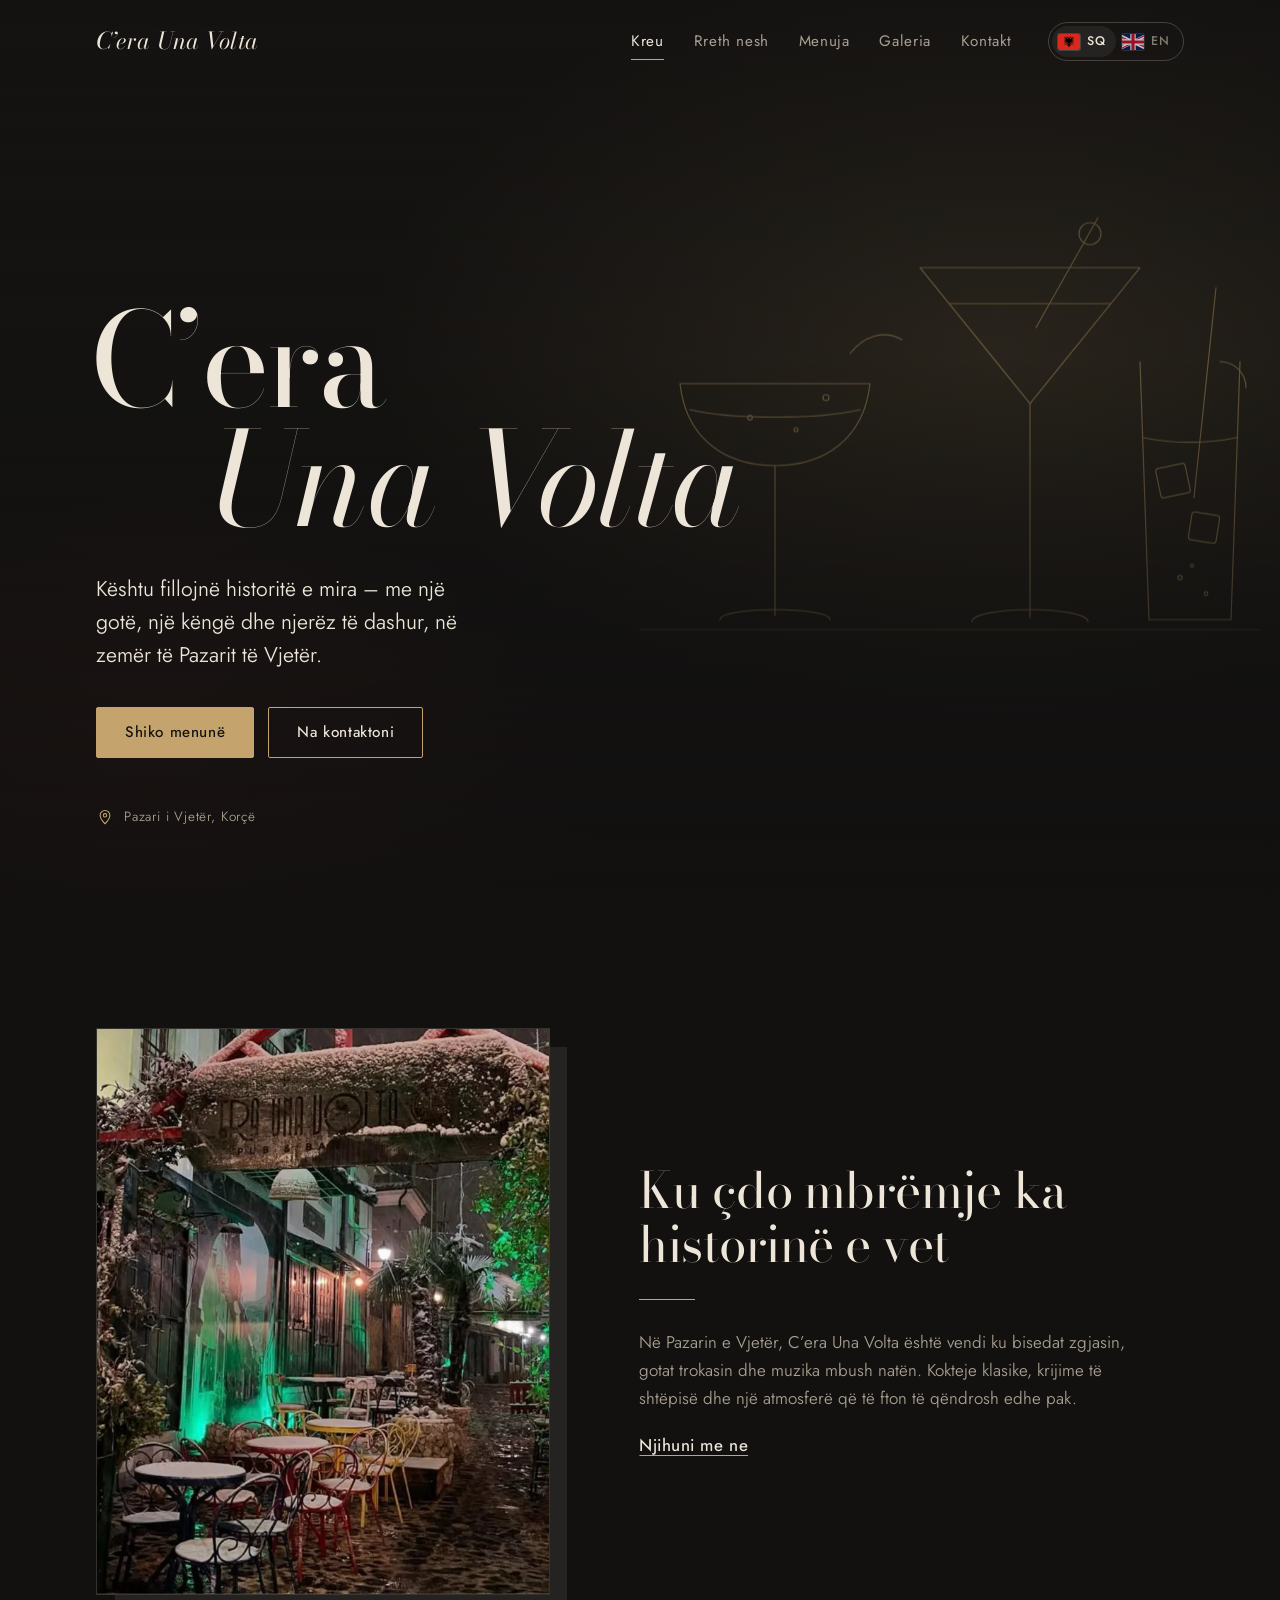
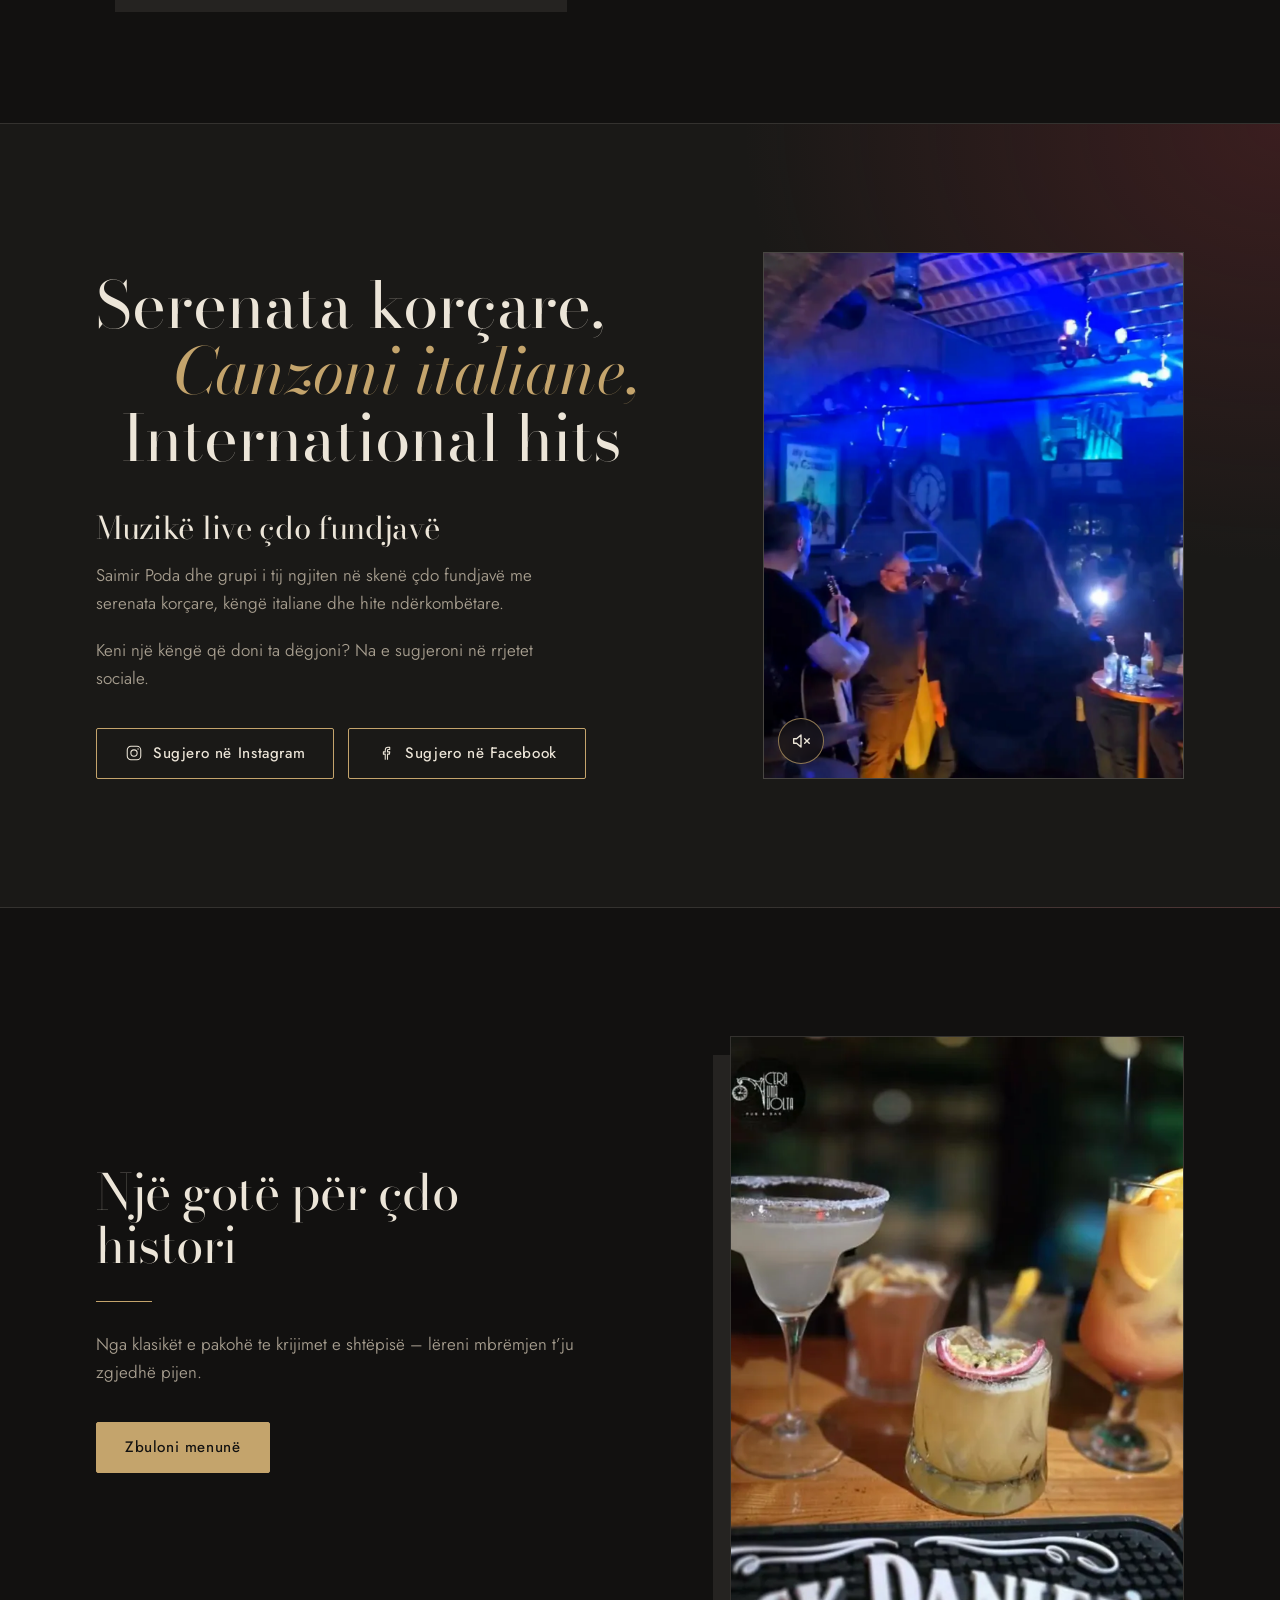
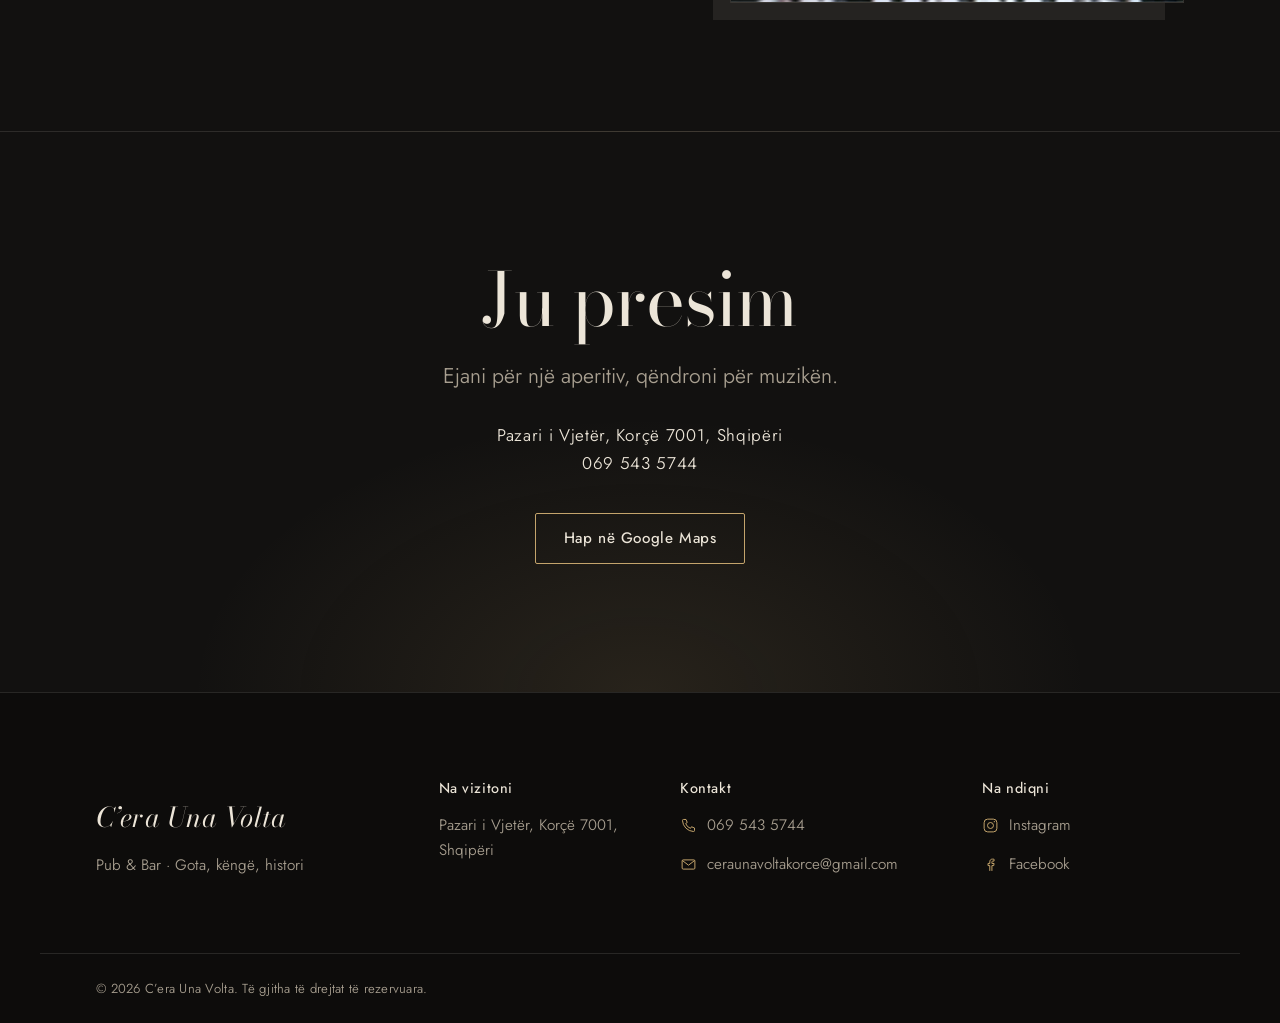
==== index.html @ ab9fd8c4 "Add Cera Una Volta website" ====
<!DOCTYPE html>
<html lang="sq">
<head>
  <meta charset="UTF-8">
  <meta name="viewport" content="width=device-width, initial-scale=1">
  <title>C’era Una Volta – Pub &amp; Bar, Pazari i Vjetër, Korçë</title>
  <meta name="description" content="C’era Una Volta – pub &amp; bar në Pazarin e Vjetër të Korçës. Kokteje, muzikë live çdo fundjavë dhe atmosferë.">
  <meta name="theme-color" content="#121110">
  <link rel="icon" href="images/logo.png">
  <link rel="preconnect" href="https://fonts.googleapis.com">
  <link rel="preconnect" href="https://fonts.gstatic.com" crossorigin>
  <link rel="stylesheet" href="https://fonts.googleapis.com/css2?family=Bodoni+Moda:ital,opsz,wght@0,6..96,400..600;1,6..96,400..600&family=Jost:wght@300..500&display=swap">
  <link rel="stylesheet" href="css/style.css">
</head>
<body data-page="home">

  <main id="main">

    <!-- HERO
         Photo: save a cocktail / bar photograph as images/hero/hero-bar.jpg
         and it replaces the line drawing automatically. -->
    <section class="hero" data-hero-photo="images/hero/hero-bar.jpg" aria-labelledby="hero-title">
      <svg class="hero__art" viewBox="0 0 640 560" fill="none" stroke="currentColor" stroke-width="1.2" stroke-linecap="round" stroke-linejoin="round" aria-hidden="true" focusable="false">
        <!-- coupe -->
        <path d="M60 236h190c-6 54-44 82-95 82s-89-28-95-82z"/>
        <path d="M70 262c40 10 130 10 170 0"/>
        <path d="M155 318v150"/>
        <path d="M100 472c0-6 25-10 55-10s55 4 55 10"/>
        <path d="M230 206c14-18 34-24 52-14"/>
        <circle cx="206" cy="250" r="3"/><circle cx="176" cy="282" r="2"/><circle cx="130" cy="270" r="2.4"/>
        <!-- martini -->
        <path d="M300 120h220L410 256z"/>
        <path d="M330 156h160"/>
        <path d="M410 256v214"/>
        <path d="M352 474c0-7 26-12 58-12s58 5 58 12"/>
        <path d="M478 70l-62 110"/>
        <circle cx="470" cy="86" r="11"/>
        <!-- highball -->
        <path d="M520 214l9 258h82l9-258"/>
        <path d="M523 290c30 6 64 6 94 0"/>
        <path d="M596 140l-22 210"/>
        <rect x="538" y="318" width="30" height="30" rx="3" transform="rotate(-12 553 333)"/>
        <rect x="570" y="366" width="28" height="28" rx="3" transform="rotate(9 584 380)"/>
        <path d="M600 214a26 26 0 0 1 26 26"/>
        <circle cx="560" cy="430" r="2.2"/><circle cx="586" cy="446" r="1.8"/><circle cx="572" cy="418" r="1.5"/>
        <!-- bar line -->
        <path d="M20 482h620" opacity=".5"/>
      </svg>

      <div class="container hero__content">
        <h1 class="hero__title" id="hero-title">
          <span class="hero__title-1">C’era</span>
          <span class="hero__title-2">Una Volta</span>
        </h1>
        <p class="lead hero__lead" data-i18n="home.hero.lead">Kështu fillojnë historitë e mira – me një gotë, një këngë dhe njerëz të dashur, në zemër të Pazarit të Vjetër.</p>
        <div class="btn-row">
          <a class="btn btn--solid" href="menu.html" data-i18n="home.hero.ctaMenu">Shiko menunë</a>
          <a class="btn btn--ghost" href="contact.html" data-i18n="home.hero.ctaContact">Na kontaktoni</a>
        </div>
        <p class="hero__place">
          <svg viewBox="0 0 24 24" fill="none" stroke="currentColor" stroke-width="1.4" stroke-linejoin="round" aria-hidden="true" focusable="false"><path d="M12 21s-6.5-6.1-6.5-11.2a6.5 6.5 0 0 1 13 0C18.5 14.9 12 21 12 21z"/><circle cx="12" cy="9.8" r="2.3"/></svg>
          <span data-i18n="home.hero.place">Pazari i Vjetër, Korçë</span>
        </p>
      </div>
    </section>

    <!-- INTRO -->
    <section class="section" aria-labelledby="intro-title">
      <div class="container split">
        <div class="split__media">
          <!-- Photo: gallery photo 14 (original: images/gallery/photos/C'era Una Volta Pub & Bar (14).png).
               Browsers show its optimized WebP copy from images/gallery/optimized/ when supported. -->
          <div class="ph ratio-4x5" data-img-host data-zoom data-zoom-src="images/gallery/optimized/photo-14-full.webp">
            <img src="images/gallery/photos/C'era%20Una%20Volta%20Pub%20%26%20Bar%20(14).png"
                 srcset="images/gallery/optimized/photo-14-800.webp 800w, images/gallery/optimized/photo-14-full.webp 1093w" sizes="(max-width: 899px) min(520px, calc(100vw - 40px)), 440px"
                 width="1093" height="1093" alt="" data-i18n-attr="alt:home.intro.imgLabel" loading="lazy" decoding="async">
          </div>
        </div>
        <div class="split__body">
          <h2 class="h-section" id="intro-title" data-i18n="home.intro.title">Ku çdo mbrëmje ka historinë e vet</h2>
          <hr class="rule">
          <p data-i18n="home.intro.text">Në Pazarin e Vjetër, C’era Una Volta është vendi ku bisedat zgjasin, gotat trokasin dhe muzika mbush natën. Kokteje klasike, krijime të shtëpisë dhe një atmosferë që të fton të qëndrosh edhe pak.</p>
          <a class="text-link" href="about.html" data-i18n="home.intro.link">Njihuni me ne</a>
        </div>
      </div>
    </section>

    <!-- LIVE MUSIC -->
    <section class="section music" aria-labelledby="music-title">
      <div class="container music__grid">
        <div class="music__body">
          <!-- The repertoire, each in its own language -->
          <ul class="music__repertoire" lang="sq">
            <li>Serenata korçare,</li>
            <li lang="it">Canzoni italiane,</li>
            <li lang="en">International hits</li>
          </ul>
          <h2 class="music__title" id="music-title" data-i18n="home.music.title">Muzikë live çdo fundjavë</h2>
          <p data-i18n="home.music.text">Saimir Poda dhe grupi i tij ngjiten në skenë çdo fundjavë me serenata korçare, këngë italiane dhe hite ndërkombëtare.</p>
          <p data-i18n="home.music.suggest">Keni një këngë që doni ta dëgjoni? Na e sugjeroni në rrjetet sociale.</p>
          <div class="btn-row">
            <a class="btn btn--ghost" data-site-href="instagram" href="https://www.instagram.com/c__era_una_volta/" target="_blank" rel="noopener noreferrer">
              <svg viewBox="0 0 24 24" fill="none" stroke="currentColor" stroke-width="1.4" aria-hidden="true" focusable="false"><rect x="3" y="3" width="18" height="18" rx="5"/><circle cx="12" cy="12" r="4.2"/><circle cx="17.4" cy="6.6" r=".9" fill="currentColor" stroke="none"/></svg>
              <span data-i18n="home.music.ctaIg">Sugjero në Instagram</span><span class="sr-only" data-i18n="label.newTab"></span>
            </a>
            <a class="btn btn--ghost" data-site-href="facebook" href="https://www.facebook.com/nelondi/?locale=sq_AL" target="_blank" rel="noopener noreferrer">
              <svg viewBox="0 0 24 24" fill="none" stroke="currentColor" stroke-width="1.4" stroke-linejoin="round" aria-hidden="true" focusable="false"><path d="M14 21v-7.5h2.6l.4-3H14V8.7c0-.9.3-1.5 1.6-1.5H17V4.5c-.3 0-1.2-.1-2.3-.1-2.3 0-3.7 1.4-3.7 3.9v2.2H8.5v3H11V21"/></svg>
              <span data-i18n="home.music.ctaFb">Sugjero në Facebook</span><span class="sr-only" data-i18n="label.newTab"></span>
            </a>
          </div>
        </div>
        <div class="music__media">
          <!-- Video: gallery video 13 (original: images/gallery/video/video (13).mp4).
               The page plays a web-optimized copy (720p, streams progressively):
               images/gallery/optimized/video-13-web.mp4 -->
          <div class="ph ratio-4x5 music__video" data-music-video>
            <video muted playsinline loop preload="none" disablepictureinpicture
                   data-src="images/gallery/optimized/video-13-web.mp4"
                   data-poster="images/gallery/optimized/video-13-poster.webp"
                   data-i18n-attr="aria-label:home.music.imgLabel" aria-label="Muzikë live"></video>
            <button class="sound-toggle" type="button" aria-pressed="false" data-i18n-attr="aria-label:home.music.soundOn" aria-label="Aktivizo zërin">
              <svg class="sound-toggle__off" viewBox="0 0 24 24" fill="none" stroke="currentColor" stroke-width="1.5" stroke-linecap="round" stroke-linejoin="round" aria-hidden="true" focusable="false"><path d="M4 9.5h3.2L12 5.5v13l-4.8-4H4z"/><path d="M16 9.5l5 5M21 9.5l-5 5"/></svg>
              <svg class="sound-toggle__on" viewBox="0 0 24 24" fill="none" stroke="currentColor" stroke-width="1.5" stroke-linecap="round" stroke-linejoin="round" aria-hidden="true" focusable="false"><path d="M4 9.5h3.2L12 5.5v13l-4.8-4H4z"/><path d="M15.5 9a4.2 4.2 0 0 1 0 6"/><path d="M18 6.5a7.8 7.8 0 0 1 0 11"/></svg>
            </button>
          </div>
        </div>
      </div>
    </section>

    <!-- MENU INVITATION
         Photo: gallery photo 36 (original: images/gallery/photos/C'era Una Volta Pub & Bar (36).png) -->
    <section class="section menu-invite" aria-labelledby="invite-title">
      <div class="container split split--reverse">
        <div class="split__media">
          <div class="ph ratio-4x5" data-img-host data-zoom data-zoom-src="images/gallery/optimized/photo-36-full.webp">
            <img src="images/gallery/photos/C'era%20Una%20Volta%20Pub%20%26%20Bar%20(36).png"
                 srcset="images/gallery/optimized/photo-36-800.webp 800w, images/gallery/optimized/photo-36-full.webp 1093w" sizes="(max-width: 899px) min(520px, calc(100vw - 40px)), 440px"
                 width="1093" height="1093" alt="" data-i18n-attr="alt:home.invite.imgLabel" loading="lazy" decoding="async">
          </div>
        </div>
        <div class="split__body">
          <h2 class="h-section" id="invite-title" data-i18n="home.invite.title">Një gotë për çdo histori</h2>
          <hr class="rule">
          <p data-i18n="home.invite.text">Nga klasikët e pakohë te krijimet e shtëpisë – lëreni mbrëmjen t’ju zgjedhë pijen.</p>
          <div class="btn-row">
            <a class="btn btn--solid" href="menu.html" data-i18n="home.invite.cta">Zbuloni menunë</a>
          </div>
        </div>
      </div>
    </section>

    <!-- VISIT -->
    <section class="section visit" aria-labelledby="visit-title">
      <div class="container">
        <h2 class="visit__title" id="visit-title" data-i18n="home.visit.title">Ju presim</h2>
        <p class="visit__text" data-i18n="home.visit.text">Ejani për një aperitiv, qëndroni për muzikën.</p>
        <address class="visit__address">
          Pazari i Vjetër, Korçë 7001, Shqipëri<br>
          <a data-site-href="phone" href="tel:+355695435744">069 543 5744</a>
        </address>
        <div class="btn-row">
          <a class="btn btn--ghost" data-site-href="maps" href="https://www.google.com/maps?q=place_id:ChIJ6zDr0YgLWhMR49GI8yAOuvs" target="_blank" rel="noopener noreferrer">
            <span data-i18n="home.visit.ctaMap">Hap në Google Maps</span><span class="sr-only" data-i18n="label.newTab"></span>
          </a>
        </div>
      </div>
    </section>

  </main>

  <script src="js/translations.js" defer></script>
  <script src="js/menu-data.js" defer></script>
  <script src="js/main.js" defer></script>
  <script src="js/media.js" defer></script>
</body>
</html>
---- css/style.css ----
/* ==========================================================================
   C’era Una Volta – Stylesheet
   --------------------------------------------------------------------------
   1. Tokens          6. Home            11. Contact
   2. Base            7. Inner pages     12. Footer
   3. Layout & type   8. About           13. Motion
   4. Buttons         9. Menu
   5. Header & nav   10. Gallery & lightbox
   ========================================================================== */

/* 1. Tokens ---------------------------------------------------------------- */
:root {
  /* Palette: night, charcoal and smoke, with aged brass and a Campari note */
  --notte: #121110;
  --carbone: #1a1917;
  --fumo: #252321;
  --pietra: #3a3733;
  --avorio: #ece5d8;
  --sabbia: #a89f90;
  --ottone: #c4a46c;
  --ottone-soft: rgba(196, 164, 108, 0.16);
  --campari: #8f2a34;
  --line: rgba(236, 229, 216, 0.12);
  --line-strong: rgba(236, 229, 216, 0.22);

  --font-display: "Bodoni Moda", "Didot", "Bodoni 72", Georgia, serif;
  --font-body: "Jost", "Futura", "Avenir Next", system-ui, sans-serif;

  /* Type scale (perfect fourth, 1.333) */
  --step--1: 0.84rem;
  --step-0: 1.0625rem;
  --step-1: 1.333rem;
  --step-2: clamp(1.55rem, 1.2rem + 1.2vw, 1.95rem);
  --step-3: clamp(2rem, 1.4rem + 2.4vw, 3.1rem);
  --step-4: clamp(2.6rem, 1.6rem + 4vw, 4.6rem);
  --step-5: clamp(3.4rem, 1.4rem + 8.4vw, 8.4rem);

  --gutter: clamp(20px, 5vw, 56px);
  --section: clamp(72px, 10vw, 140px);
  --header-h: 84px;
  --radius: 2px;
  --ease: cubic-bezier(0.22, 0.61, 0.36, 1);
}

/* 2. Base ------------------------------------------------------------------ */
*,
*::before,
*::after { box-sizing: border-box; }

html {
  -webkit-text-size-adjust: 100%;
  scroll-behavior: smooth;
  scroll-padding-top: calc(var(--header-h) + 64px);
}

body {
  margin: 0;
  background: var(--notte);
  color: var(--avorio);
  font-family: var(--font-body);
  font-size: var(--step-0);
  font-weight: 350;
  line-height: 1.65;
  -webkit-font-smoothing: antialiased;
  text-rendering: optimizeLegibility;
}

body.nav-locked { overflow: hidden; }

img, svg { display: block; max-width: 100%; }

a { color: inherit; text-decoration-color: var(--ottone); text-underline-offset: 0.22em; text-decoration-thickness: 1px; }
a:hover { color: var(--ottone); }

:focus-visible { outline: 1px solid var(--ottone); outline-offset: 4px; }

button { font: inherit; color: inherit; background: none; border: 0; padding: 0; cursor: pointer; }

address { font-style: normal; }

::selection { background: var(--campari); color: var(--avorio); }

.sr-only {
  position: absolute !important;
  width: 1px; height: 1px;
  padding: 0; margin: -1px;
  overflow: hidden; clip: rect(0 0 0 0);
  white-space: nowrap; border: 0;
}

.skip-link {
  position: absolute; left: var(--gutter); top: -60px;
  background: var(--ottone); color: var(--notte);
  padding: 10px 16px; z-index: 200; text-decoration: none;
}
.skip-link:focus { top: 12px; }

/* 3. Layout & type --------------------------------------------------------- */
.container {
  width: 100%;
  max-width: 1200px;
  margin-inline: auto;
  padding-inline: var(--gutter);
}

.section { padding-block: var(--section); }
.section--tight { padding-block: calc(var(--section) * 0.65); }

h1, h2, h3 {
  font-family: var(--font-display);
  font-weight: 400;
  line-height: 1.08;
  letter-spacing: -0.01em;
  margin: 0;
  font-optical-sizing: auto;
}

.h-display { font-size: var(--step-4); }
.h-section { font-size: var(--step-3); }

p { margin: 0 0 1.1em; }
p:last-child { margin-bottom: 0; }

.lead { font-size: var(--step-1); line-height: 1.55; color: var(--avorio); max-width: 34ch; }
.muted { color: var(--sabbia); }
.measure { max-width: 60ch; }

.rule {
  width: 56px; height: 1px; border: 0;
  background: var(--ottone);
  margin: 28px 0;
}

/* 4. Buttons --------------------------------------------------------------- */
.btn-row { display: flex; flex-wrap: wrap; gap: 14px; margin-top: 36px; }

.btn {
  display: inline-flex; align-items: center; justify-content: center; gap: 10px;
  min-height: 50px;
  padding: 12px 28px;
  font-family: var(--font-body);
  font-size: 0.95rem;
  font-weight: 450;
  letter-spacing: 0.04em;
  text-decoration: none;
  border: 1px solid var(--ottone);
  border-radius: var(--radius);
  transition: background-color 0.3s var(--ease), color 0.3s var(--ease), border-color 0.3s var(--ease);
}
.btn svg { width: 18px; height: 18px; flex: none; }
.btn--solid { background: var(--ottone); color: var(--notte); }
.btn--solid:hover { background: var(--avorio); border-color: var(--avorio); color: var(--notte); }
.btn--ghost { color: var(--avorio); }
.btn--ghost:hover { background: var(--ottone-soft); color: var(--avorio); }

.text-link {
  display: inline-block;
  font-weight: 450;
  letter-spacing: 0.03em;
  text-decoration: underline;
  text-decoration-color: var(--ottone);
}

/* 5. Header & navigation --------------------------------------------------- */
.site-header {
  position: fixed; inset: 0 0 auto 0;
  z-index: 100;
  height: var(--header-h);
  transition: background-color 0.4s var(--ease), border-color 0.4s var(--ease), height 0.4s var(--ease);
  border-bottom: 1px solid transparent;
}
.site-header.is-scrolled,
.site-header.is-open {
  background: rgba(18, 17, 16, 0.94);
  border-bottom-color: var(--line);
  -webkit-backdrop-filter: blur(10px);
  backdrop-filter: blur(10px);
}
html.is-scrolled { --header-h: 70px; }

.site-header__inner {
  height: 100%;
  display: flex; align-items: center; justify-content: space-between; gap: 24px;
}

.site-header__brand { display: flex; align-items: center; height: 100%; text-decoration: none; color: var(--avorio); }

/* Logo: real image from images/logo.png, with a text wordmark fallback */
.brand { display: flex; align-items: center; height: 100%; }
.brand__logo {
  height: calc(var(--header-h) - 26px);
  width: auto;
  max-width: 190px;
  object-fit: contain;
  transition: height 0.4s var(--ease);
}
.brand__text {
  display: none;
  font-family: var(--font-display);
  font-size: 1.45rem;
  font-style: italic;
  white-space: nowrap;
  letter-spacing: 0.005em;
}
.brand.img-missing .brand__logo { display: none; }
.brand.img-missing .brand__text { display: inline; }

.site-nav { display: flex; align-items: center; gap: 36px; margin-left: auto; }
.site-nav__list { display: flex; gap: 30px; list-style: none; margin: 0; padding: 0; }
.site-nav__link {
  position: relative;
  display: inline-block;
  padding: 6px 0;
  font-size: 0.95rem;
  font-weight: 400;
  letter-spacing: 0.04em;
  text-decoration: none;
  color: var(--sabbia);
  transition: color 0.25s var(--ease);
}
.site-nav__link::after {
  content: "";
  position: absolute; left: 0; right: 0; bottom: 0;
  height: 1px; background: var(--ottone);
  transform: scaleX(0); transform-origin: left;
  transition: transform 0.35s var(--ease);
}
.site-nav__link:hover { color: var(--avorio); }
.site-nav__link:hover::after { transform: scaleX(1); }
.site-nav__link[aria-current="page"] { color: var(--avorio); }
.site-nav__link[aria-current="page"]::after { transform: scaleX(1); }

/* Language switcher */
.lang-switch {
  display: flex; align-items: center;
  flex: none;
  margin-left: 12px; /* + the 24px row gap = the 36px it always had beside the links */
  border: 1px solid var(--line-strong);
  border-radius: 999px;
  padding: 3px;
}
.lang-switch__btn {
  display: flex; align-items: center; gap: 7px;
  padding: 5px 10px 5px 6px;
  border-radius: 999px;
  font-size: 0.78rem;
  font-weight: 500;
  letter-spacing: 0.08em;
  color: var(--sabbia);
  opacity: 0.75;
  transition: background-color 0.25s var(--ease), color 0.25s var(--ease), opacity 0.25s var(--ease);
}
.lang-switch__btn:hover { opacity: 1; color: var(--avorio); }
.lang-switch__btn[aria-pressed="true"] { background: var(--fumo); color: var(--avorio); opacity: 1; }
.lang-switch__flag {
  display: block;
  width: 22px; height: 16px;
  border-radius: 2px;
  overflow: hidden;
  box-shadow: 0 0 0 1px rgba(255, 255, 255, 0.15);
}
.lang-switch__flag img { width: 100%; height: 100%; object-fit: cover; object-position: center; }

/* Mobile toggle */
.nav-toggle {
  display: none;
  position: relative;
  width: 44px; height: 44px;
  margin-right: -10px;
}
.nav-toggle__line {
  position: absolute; left: 11px; right: 11px;
  height: 1px; background: var(--avorio);
  transition: transform 0.35s var(--ease), top 0.35s var(--ease);
}
.nav-toggle__line:first-child { top: 18px; }
.nav-toggle__line:last-child { top: 26px; }
.is-open .nav-toggle__line:first-child { top: 22px; transform: rotate(45deg); }
.is-open .nav-toggle__line:last-child { top: 22px; transform: rotate(-45deg); }

@media (max-width: 899px) {
  :root { --header-h: 72px; }
  html.is-scrolled { --header-h: 64px; }
  .nav-toggle { display: block; }
  /* backdrop-filter would trap the fixed menu panel inside the header bar */
  .site-header.is-scrolled,
  .site-header.is-open { -webkit-backdrop-filter: none; backdrop-filter: none; background: var(--notte); }

  .site-nav {
    position: fixed;
    inset: var(--header-h) 0 0 0;
    flex-direction: column; align-items: flex-start; justify-content: space-between;
    gap: 40px;
    padding: 40px var(--gutter) 48px;
    background: var(--notte);
    overflow-y: auto;
    visibility: hidden; opacity: 0;
    transform: translateY(-8px);
    transition: opacity 0.35s var(--ease), transform 0.35s var(--ease), visibility 0s linear 0.35s;
  }
  .is-open .site-nav {
    visibility: visible; opacity: 1; transform: none;
    transition: opacity 0.35s var(--ease), transform 0.35s var(--ease), visibility 0s;
  }
  .site-nav__list { flex-direction: column; gap: 6px; }
  .site-nav__link {
    font-family: var(--font-display);
    font-size: 2.3rem;
    letter-spacing: 0;
    color: var(--sabbia);
  }
  .site-nav__link::after { display: none; }
  .site-nav__link[aria-current="page"] { color: var(--ottone); font-style: italic; }
  /* language switcher stays in the bar, beside the menu icon */
  .site-header__inner { gap: 14px; }
  .site-header__brand { min-width: 0; }
  .brand__logo { max-width: min(190px, 38vw); }
  .lang-switch { margin-left: auto; }
  .nav-toggle { flex: none; }
}

/* narrow phones: a more compact bar so logo, flags and menu icon all fit */
@media (max-width: 429px) {
  .brand__text { font-size: 1.25rem; }
  .lang-switch__btn { gap: 6px; padding: 4px 8px 4px 5px; }
}
@media (max-width: 374px) {
  .brand__text { font-size: 1.12rem; }
}
@media (max-width: 339px) {
  /* smallest phones: flags only (the language names stay for screen readers) */
  .lang-switch__code { display: none; }
  .lang-switch__btn { padding: 4px 5px; }
}

/* Image placeholders --------------------------------------------------------
   .ph wraps an <img>. While no photo exists, a labelled frame is shown with
   the expected file path, so it is clear which file goes where.            */
.ph {
  position: relative;
  display: block;
  overflow: hidden;
  background:
    radial-gradient(120% 90% at 30% 20%, rgba(196, 164, 108, 0.09), transparent 60%),
    var(--carbone);
  border: 1px solid var(--line);
}
.ph > img {
  position: absolute; inset: 0;
  width: 100%; height: 100%;
  object-fit: cover;
  color: transparent;
  z-index: 1;
}
.ph.img-missing > img { display: none; }
/* photos that open enlarged (Home, About) */
.ph.is-zoomable { cursor: zoom-in; }
.ph__inner {
  position: absolute; inset: 0;
  display: flex; flex-direction: column; align-items: center; justify-content: center; gap: 6px;
  padding: 18px;
  text-align: center;
  color: var(--sabbia);
}
.ph.img-loaded .ph__inner { visibility: hidden; }
.ph__icon { width: 40px; height: 40px; color: var(--ottone); opacity: 0.7; margin-bottom: 6px; }
.ph__icon svg { width: 100%; height: 100%; }
.ph__label { font-family: var(--font-display); font-size: 1.15rem; font-style: italic; color: var(--avorio); line-height: 1.25; }
.ph__file { font-size: 0.74rem; letter-spacing: 0.02em; opacity: 0.75; word-break: break-all; }

.ratio-4x5 { aspect-ratio: 4 / 5; }
.ratio-3x2 { aspect-ratio: 3 / 2; }
.ratio-1x1 { aspect-ratio: 1 / 1; }

/* 6. Home ------------------------------------------------------------------ */
.hero {
  position: relative;
  min-height: 100vh;
  min-height: 100svh;
  display: flex; align-items: flex-end;
  padding: calc(var(--header-h) + 48px) 0 clamp(48px, 8vh, 96px);
  overflow: hidden;
  isolation: isolate;
  background:
    radial-gradient(70% 60% at 78% 38%, rgba(196, 164, 108, 0.16), transparent 70%),
    radial-gradient(50% 50% at 12% 90%, rgba(143, 42, 52, 0.22), transparent 70%),
    linear-gradient(180deg, #171513 0%, var(--notte) 100%);
}
.hero::before {
  /* the photograph – used automatically once images/hero/hero-bar.jpg exists */
  content: "";
  position: absolute; inset: 0; z-index: -2;
  background: var(--hero-photo, none) center / cover no-repeat;
  opacity: 0;
  transition: opacity 1.2s var(--ease);
}
.hero--has-photo::before { opacity: 1; }
.hero::after {
  content: "";
  position: absolute; inset: 0; z-index: -1;
  background: linear-gradient(180deg, rgba(18, 17, 16, 0.55) 0%, rgba(18, 17, 16, 0.25) 40%, rgba(18, 17, 16, 0.92) 100%);
}
.hero--has-photo .hero__art { display: none; }

.hero__art {
  position: absolute;
  right: max(-40px, calc((100vw - 1200px) / 2 - 20px));
  top: 50%;
  width: min(54vw, 640px);
  transform: translateY(-54%);
  color: var(--ottone);
  opacity: 0.55;
  z-index: -1;
  pointer-events: none;
}
.hero__art path, .hero__art circle, .hero__art ellipse, .hero__art line {
  vector-effect: non-scaling-stroke;
}

.hero__content { position: relative; }
.hero__title {
  font-size: var(--step-5);
  line-height: 0.92;
  letter-spacing: -0.02em;
  margin-left: -0.04em;
}
.hero__title span { display: block; }
.hero__title .hero__title-2 { font-style: italic; padding-left: 0.9em; }
.hero__lead { margin-top: 32px; max-width: 30ch; color: var(--avorio); }
.hero__place {
  display: flex; align-items: center; gap: 10px;
  margin-top: 48px;
  font-size: var(--step--1);
  letter-spacing: 0.06em;
  color: var(--sabbia);
}
.hero__place svg { width: 18px; height: 18px; color: var(--ottone); }

/* Intro */
.split {
  display: grid;
  grid-template-columns: minmax(0, 5fr) minmax(0, 6fr);
  gap: clamp(36px, 7vw, 110px);
  align-items: center;
}
.split__media { position: relative; }
.split__media .ph { box-shadow: 18px 18px 0 -1px var(--fumo); }
.split__body .h-section { max-width: 16ch; }
.split__body p { color: var(--sabbia); max-width: 52ch; }

/* Menu invitation (home): same split, photo on the right */
.split--reverse { grid-template-columns: minmax(0, 6fr) minmax(0, 5fr); }
.split--reverse .split__media { order: 2; }
.split--reverse .split__media .ph { box-shadow: -18px 18px 0 -1px var(--fumo); }

/* Live music band */
.music {
  position: relative;
  background:
    radial-gradient(60% 80% at 100% 0%, rgba(143, 42, 52, 0.28), transparent 70%),
    var(--carbone);
  border-block: 1px solid var(--line);
  overflow: hidden;
}
.music__grid {
  display: grid;
  grid-template-columns: minmax(0, 7fr) minmax(0, 5fr);
  gap: clamp(36px, 6vw, 90px);
  align-items: end;
}
.music__repertoire {
  list-style: none; margin: 0 0 40px; padding: 0;
  font-family: var(--font-display);
  font-size: clamp(2.4rem, 1.4rem + 3.4vw, 4rem);
  line-height: 1.04;
}
.music__repertoire li { display: block; }
.music__repertoire li:nth-child(2) { font-style: italic; color: var(--ottone); padding-left: 1.2em; }
.music__repertoire li:nth-child(3) { padding-left: 0.4em; }
.music__body p { color: var(--sabbia); max-width: 46ch; }
.music__body .music__title { font-size: var(--step-2); margin-bottom: 16px; color: var(--avorio); }
.music__media .ph { border-color: var(--line-strong); }

/* Live-music video (fills the same 4:5 frame the photo used) */
.music__video { background: var(--carbone); }
.music__video video {
  position: absolute; inset: 0;
  width: 100%; height: 100%;
  object-fit: cover;
}
.sound-toggle {
  position: absolute; left: 14px; bottom: 14px; z-index: 2;
  display: inline-flex; align-items: center; justify-content: center;
  width: 46px; height: 46px;
  padding: 0;
  border: 1px solid rgba(196, 164, 108, 0.7);
  border-radius: 999px;
  background: rgba(18, 17, 16, 0.62);
  -webkit-backdrop-filter: blur(6px);
  backdrop-filter: blur(6px);
  color: var(--avorio);
  transition: background-color 0.3s var(--ease), color 0.3s var(--ease), border-color 0.3s var(--ease);
}
.sound-toggle svg { width: 22px; height: 22px; flex: none; }
.sound-toggle__on { display: none; }
.sound-toggle.is-on .sound-toggle__on { display: block; }
.sound-toggle.is-on .sound-toggle__off { display: none; }
.sound-toggle:hover,
.sound-toggle.is-on { background: var(--ottone); border-color: var(--ottone); color: var(--notte); }

/* Visit */
.visit {
  text-align: center;
  background:
    radial-gradient(50% 70% at 50% 100%, rgba(196, 164, 108, 0.12), transparent 70%),
    var(--notte);
  border-top: 1px solid var(--line);
}
.visit__title { font-size: var(--step-4); max-width: 18ch; margin-inline: auto; }
.visit__text { color: var(--sabbia); margin-top: 18px; font-size: var(--step-1); }
.visit__address { margin-top: 28px; font-size: var(--step-0); letter-spacing: 0.04em; }
.visit__address a { text-decoration: none; }
.visit .btn-row { justify-content: center; }

/* 7. Inner pages ----------------------------------------------------------- */
.page-hero {
  position: relative;
  padding: calc(var(--header-h) + clamp(56px, 9vw, 120px)) 0 clamp(48px, 7vw, 88px);
  background:
    radial-gradient(55% 90% at 85% 0%, rgba(196, 164, 108, 0.12), transparent 70%),
    radial-gradient(40% 60% at 0% 100%, rgba(143, 42, 52, 0.14), transparent 70%),
    var(--notte);
  border-bottom: 1px solid var(--line);
}
.page-hero__title { font-size: var(--step-5); line-height: 0.95; letter-spacing: -0.02em; }
.page-hero__subtitle { margin-top: 20px; font-size: var(--step-1); color: var(--sabbia); max-width: 40ch; }

/* 8. About ----------------------------------------------------------------- */
.about {
  display: grid;
  grid-template-columns: minmax(0, 6fr) minmax(0, 5fr);
  gap: clamp(40px, 8vw, 120px);
  align-items: start;
}
.about__text .h-section { margin-bottom: 36px; font-style: italic; }
.about__text p { font-size: 1.12rem; line-height: 1.75; max-width: 54ch; }
.about__text p:first-of-type::first-letter {
  float: left;
  font-family: var(--font-display);
  font-size: 4.3em;
  line-height: 0.82;
  padding: 0.06em 0.1em 0 0;
  color: var(--ottone);
}
.about__photos {
  display: grid;
  grid-template-columns: 1fr 1fr;
  gap: 20px;
}
.about__photos figure { margin: 0; }
.about__photos figure:nth-child(2) { margin-top: 33%; }
.about__photos figcaption {
  margin-top: 12px;
  font-size: var(--step--1);
  color: var(--sabbia);
  letter-spacing: 0.03em;
}

/* 9. Menu ------------------------------------------------------------------ */
.menu-page { background: var(--notte); }

.menu-jump {
  position: sticky;
  top: var(--header-h);
  z-index: 50;
  background: rgba(18, 17, 16, 0.94);
  -webkit-backdrop-filter: blur(10px);
  backdrop-filter: blur(10px);
  border-bottom: 1px solid var(--line);
  overflow-x: auto;
  scrollbar-width: none;
  transition: top 0.4s var(--ease);
}
.menu-jump::-webkit-scrollbar { display: none; }
.menu-jump ul {
  display: flex; gap: clamp(20px, 3vw, 34px);
  list-style: none; margin: 0;
  padding: 0 max(var(--gutter), calc((100% - 1200px) / 2 + var(--gutter)));
  width: max-content;
  min-width: 100%;
}
.menu-jump a {
  display: block;
  padding: 16px 0 14px;
  font-size: 0.9rem;
  letter-spacing: 0.03em;
  white-space: nowrap;
  color: var(--sabbia);
  text-decoration: none;
  border-bottom: 1px solid transparent;
  transition: color 0.25s var(--ease), border-color 0.25s var(--ease);
}
.menu-jump a:hover { color: var(--avorio); }
.menu-jump a.is-active { color: var(--ottone); border-bottom-color: var(--ottone); }
@media (min-width: 900px) {
  /* desktop: the category group sits centred on the screen */
  .menu-jump ul { justify-content: center; }
}

.menu-cat {
  padding-block: clamp(56px, 8vw, 104px);
}

.menu-cat__head {
  display: flex; align-items: center; gap: 22px;
  margin-bottom: clamp(32px, 4vw, 52px);
}
.menu-cat__icon {
  flex: none;
  width: 58px; height: 58px;
  color: var(--ottone);
  opacity: 0.85;
}
.menu-cat__icon svg { width: 100%; height: 100%; }
.menu-cat__title { font-size: var(--step-3); }

.menu-list {
  list-style: none; margin: 0; padding: 0;
  display: grid;
  grid-template-columns: repeat(2, minmax(0, 1fr));
  column-gap: clamp(40px, 7vw, 96px);
  row-gap: 30px;
}
.menu-cat--compact .menu-list { row-gap: 16px; grid-template-columns: repeat(3, minmax(0, 1fr)); }

.menu-item__row {
  display: flex; align-items: baseline; gap: 12px;
}
.menu-item__name {
  font-weight: 450;
  font-size: 1rem;
  letter-spacing: 0.08em;
  color: var(--avorio);
}
.menu-item__leader {
  flex: 1;
  min-width: 16px;
  border-bottom: 1px dotted rgba(236, 229, 216, 0.28);
  transform: translateY(-4px);
}
.menu-item__price {
  font-family: var(--font-display);
  font-size: 1.22rem;
  font-variant-numeric: lining-nums tabular-nums;
  color: var(--ottone);
  white-space: nowrap;
}
.menu-item__cur {
  margin-left: 5px;
  font-family: var(--font-body);
  font-size: 0.72rem;
  letter-spacing: 0.06em;
  color: var(--sabbia);
}
.menu-item__desc {
  margin: 6px 0 0;
  font-size: 0.95rem;
  line-height: 1.55;
  color: var(--sabbia);
  font-weight: 300;
  max-width: 44ch;
}

/* Home teaser uses the same item styles */
.signature-list { list-style: none; margin: 0; padding: 0; display: grid; grid-template-columns: repeat(2, minmax(0, 1fr)); column-gap: clamp(40px, 7vw, 96px); row-gap: 30px; }

/* 10. Gallery & lightbox --------------------------------------------------- */
.gallery-filter {
  display: flex; flex-wrap: wrap; gap: 8px 26px;
  margin-bottom: 40px;
}
.gallery-filter__btn {
  padding: 6px 0;
  font-size: 0.95rem;
  letter-spacing: 0.03em;
  color: var(--sabbia);
  border-bottom: 1px solid transparent;
  transition: color 0.25s var(--ease), border-color 0.25s var(--ease);
}
.gallery-filter__btn:hover { color: var(--avorio); }
.gallery-filter__btn[aria-pressed="true"] { color: var(--ottone); border-bottom-color: var(--ottone); }

.gallery-grid {
  list-style: none; margin: 0; padding: 0;
  display: grid;
  grid-template-columns: repeat(4, minmax(0, 1fr));
  gap: clamp(8px, 1.2vw, 16px);
}
.gallery-item[hidden] { display: none; }
.gallery-item__btn {
  width: 100%;
  aspect-ratio: 1 / 1;
  cursor: zoom-in;
  text-align: center;
}
.gallery-item__btn img { transition: transform 0.8s var(--ease), filter 0.5s var(--ease); filter: saturate(0.9); }
.gallery-item__btn::after {
  content: "";
  position: absolute; inset: 0; z-index: 2;
  border: 1px solid var(--ottone);
  opacity: 0;
  transition: opacity 0.35s var(--ease);
  pointer-events: none;
}
.gallery-item__btn:hover img,
.gallery-item__btn:focus-visible img { transform: scale(1.04); filter: saturate(1.05); }
.gallery-item__btn:hover::after,
.gallery-item__btn:focus-visible::after { opacity: 0.8; }
.gallery-item__btn .ph__label { font-size: 1rem; }

/* Real photos fade in once loaded; the tile keeps its square shape meanwhile */
.gallery-item__btn img { opacity: 0; }
.gallery-item__btn.img-loaded img { opacity: 1; transition: opacity 0.5s var(--ease), transform 0.8s var(--ease), filter 0.5s var(--ease); }

/* Video tiles: a subtle play mark and the running time */
.gallery-item__play {
  position: absolute; left: 50%; top: 50%; z-index: 2;
  display: flex; align-items: center; justify-content: center;
  width: 54px; height: 54px;
  margin: -27px 0 0 -27px;
  border: 1px solid rgba(236, 229, 216, 0.55);
  border-radius: 50%;
  background: rgba(18, 17, 16, 0.45);
  -webkit-backdrop-filter: blur(4px);
  backdrop-filter: blur(4px);
  color: var(--avorio);
  transition: background-color 0.3s var(--ease), border-color 0.3s var(--ease), transform 0.3s var(--ease);
  pointer-events: none;
}
.gallery-item__play svg { width: 22px; height: 22px; margin-left: 3px; }
.gallery-item__btn:hover .gallery-item__play,
.gallery-item__btn:focus-visible .gallery-item__play { background: rgba(196, 164, 108, 0.85); border-color: var(--ottone); color: var(--notte); transform: scale(1.06); }
.gallery-item__dur {
  position: absolute; right: 10px; bottom: 9px; z-index: 2;
  padding: 2px 8px;
  border-radius: 999px;
  background: rgba(18, 17, 16, 0.6);
  color: var(--avorio);
  font-size: 0.75rem;
  letter-spacing: 0.04em;
  font-variant-numeric: tabular-nums;
  pointer-events: none;
}
@media (max-width: 680px) {
  .gallery-item__play { width: 44px; height: 44px; margin: -22px 0 0 -22px; }
  .gallery-item__play svg { width: 18px; height: 18px; }
  .gallery-item__dur { right: 7px; bottom: 7px; font-size: 0.72rem; padding: 1px 7px; }
}

.lightbox {
  position: fixed; inset: 0; z-index: 300;
  display: grid;
  grid-template-rows: auto 1fr auto;
  background: rgba(10, 9, 8, 0.95);
  opacity: 0;
  transition: opacity 0.3s var(--ease);
}
.lightbox[hidden] { display: none; }
.lightbox.is-open { opacity: 1; }

.lightbox__top {
  display: flex; justify-content: flex-end;
  padding: 14px var(--gutter);
}
.lightbox__stage {
  display: flex; align-items: center; justify-content: center;
  min-height: 0;
  padding: 0 clamp(16px, 9vw, 120px);
}
.lightbox__frame {
  width: min(100%, calc(100vh - 200px));
  max-height: 100%;
  aspect-ratio: 1 / 1;
  border-color: var(--line-strong);
}
.lightbox__frame.img-loaded {
  width: auto; height: auto; aspect-ratio: auto;
  border: 0; background: none;
}
.lightbox__frame.img-loaded > img {
  position: static;
  max-width: 100%;
  max-height: calc(100vh - 200px);
  max-height: calc(100svh - 200px);
  width: auto; height: auto;
  object-fit: contain;
}
/* Photo or video in the viewer: sized from its own proportions, so it never
   jumps while loading and always fits the screen */
.lightbox__media {
  position: relative;
  width: min(100%, calc((100vh - 200px) * var(--ar)));
  width: min(100%, calc((100svh - 200px) * var(--ar)));
  max-height: 100%;
  background: var(--carbone);
}
.lightbox__media img,
.lightbox__media video {
  position: absolute; inset: 0;
  width: 100%; height: 100%;
  object-fit: contain;
  background: #000;
}
.lightbox__media img { background: transparent; }
.lightbox__btn {
  display: flex; align-items: center; justify-content: center;
  width: 48px; height: 48px;
  border: 1px solid var(--line-strong);
  border-radius: 50%;
  color: var(--avorio);
  background: rgba(18, 17, 16, 0.6);
  transition: border-color 0.25s var(--ease), color 0.25s var(--ease);
}
.lightbox__btn:hover { border-color: var(--ottone); color: var(--ottone); }
.lightbox__btn svg { width: 20px; height: 20px; }
.lightbox__btn[hidden] { display: none; }
.lightbox__prev, .lightbox__next { position: absolute; top: 50%; transform: translateY(-50%); }
.lightbox__prev { left: clamp(10px, 3vw, 40px); }
.lightbox__next { right: clamp(10px, 3vw, 40px); }
.lightbox__caption {
  display: flex; justify-content: space-between; gap: 20px;
  padding: 18px var(--gutter) 24px;
  color: var(--sabbia);
  font-size: var(--step--1);
  letter-spacing: 0.04em;
}
.lightbox__caption-text { font-family: var(--font-display); font-style: italic; font-size: 1.1rem; color: var(--avorio); letter-spacing: 0; }

@media (max-width: 640px) {
  .lightbox__stage { padding: 0 12px; }
  .lightbox__media { width: min(100%, calc((100svh - 270px) * var(--ar))); }
  .lightbox__prev, .lightbox__next { top: auto; bottom: 18px; transform: none; }
  .lightbox__prev { left: 16px; }
  .lightbox__next { right: 16px; }
  .lightbox__caption { padding-bottom: 82px; flex-direction: column; gap: 4px; }
}

/* 11. Contact -------------------------------------------------------------- */
.contact {
  display: grid;
  grid-template-columns: minmax(0, 1fr) minmax(0, 1fr);
  gap: clamp(32px, 6vw, 90px);
  align-items: center;
}
.contact__details .h-display { font-size: var(--step-3); text-wrap: balance; }
.contact-list { margin: 0; padding: 0; }
.contact-list__row {
  display: grid;
  grid-template-columns: 26px 1fr;
  gap: 4px 18px;
  padding: 22px 0;
  border-top: 1px solid var(--line);
}
.contact-list__row:last-child { border-bottom: 1px solid var(--line); }
.contact-list__row svg { width: 22px; height: 22px; color: var(--ottone); grid-row: span 2; margin-top: 2px; }
.contact-list dt, .contact-list dd { grid-column: 2; }
.contact-list dt { font-size: var(--step--1); color: var(--sabbia); letter-spacing: 0.04em; }
.contact-list dd { margin: 0; font-size: 1.12rem; word-break: break-word; }
.contact-list dd a { text-decoration: none; border-bottom: 1px solid var(--ottone-soft); transition: border-color 0.25s var(--ease), color 0.25s var(--ease); }
.contact-list dd a:hover { border-bottom-color: var(--ottone); }

.map {
  display: flex; flex-direction: column;
  min-height: 460px;
}
.map__frame {
  position: relative;
  flex: 1;
  min-height: 400px;
  border: 1px solid var(--line-strong);
  overflow: hidden;
  background: var(--carbone);
}
.map__frame iframe {
  position: absolute; inset: 0;
  width: 100%; height: 100%;
  border: 0;
  filter: invert(0.9) hue-rotate(180deg) saturate(0.55) contrast(0.95);
}
.map__cta { margin-top: 18px; align-self: center; }

.follow {
  background:
    radial-gradient(60% 90% at 0% 100%, rgba(143, 42, 52, 0.22), transparent 70%),
    var(--carbone);
  border-top: 1px solid var(--line);
}
.follow__grid {
  display: grid;
  grid-template-columns: minmax(0, 1fr) minmax(0, 1fr);
  gap: clamp(32px, 6vw, 90px);
  align-items: center;
}
.follow__grid p { color: var(--sabbia); max-width: 46ch; margin-top: 20px; }
.follow__links { display: grid; gap: 0; }
.follow__link {
  display: flex; align-items: center; gap: 22px;
  padding: 26px 0;
  border-top: 1px solid var(--line);
  text-decoration: none;
  transition: color 0.25s var(--ease);
}
.follow__link:last-child { border-bottom: 1px solid var(--line); }
.follow__link svg { width: 30px; height: 30px; flex: none; color: var(--ottone); }
.follow__link-name { font-family: var(--font-display); font-size: var(--step-2); line-height: 1.1; }
.follow__link-handle { display: block; font-size: var(--step--1); color: var(--sabbia); letter-spacing: 0.03em; margin-top: 4px; }
.follow__link:hover .follow__link-name { font-style: italic; color: var(--ottone); }

/* 12. Footer --------------------------------------------------------------- */
.site-footer {
  background: #0d0c0b;
  border-top: 1px solid var(--line);
  padding-top: clamp(56px, 7vw, 88px);
  color: var(--sabbia);
  font-size: 0.95rem;
}
.site-footer__grid {
  display: grid;
  grid-template-columns: 1.5fr 1fr 1.3fr 1fr;
  gap: 40px;
}
.site-footer__brand a { display: inline-block; text-decoration: none; color: var(--avorio); }
.brand--footer { height: 72px; }
.brand--footer .brand__logo { height: 72px; max-width: 200px; }
.brand--footer .brand__text { font-size: 1.7rem; }
.site-footer__name { margin: 16px 0 6px; font-family: var(--font-display); font-size: 1.25rem; color: var(--avorio); }
.site-footer__brand:has(.img-missing) .site-footer__name { display: none; }
.site-footer__tagline { max-width: 26ch; }
.site-footer__title {
  font-family: var(--font-body);
  font-size: 0.9rem;
  font-weight: 450;
  letter-spacing: 0.04em;
  color: var(--avorio);
  margin-bottom: 16px;
}
.site-footer__list { list-style: none; margin: 0; padding: 0; display: grid; gap: 10px; }
.site-footer__list a,
.site-footer__item {
  display: inline-flex; align-items: center; gap: 10px;
  text-decoration: none;
  word-break: break-word;
}
.site-footer__address a { text-decoration: none; }
.site-footer__list svg { width: 17px; height: 17px; color: var(--ottone); flex: none; }
.site-footer__bottom {
  margin-top: clamp(48px, 6vw, 72px);
  padding-block: 24px;
  border-top: 1px solid var(--line);
  font-size: 0.82rem;
  letter-spacing: 0.02em;
}

/* Responsive --------------------------------------------------------------- */
@media (max-width: 1024px) {
  .menu-cat--compact .menu-list { grid-template-columns: repeat(2, minmax(0, 1fr)); }
  .gallery-grid { grid-template-columns: repeat(3, minmax(0, 1fr)); }
  .site-footer__grid { grid-template-columns: 1fr 1fr; }
}

@media (max-width: 899px) {
  .split, .music__grid, .about, .contact, .follow__grid { grid-template-columns: 1fr; }
  .split__media { max-width: 520px; }
  .split--reverse .split__media { order: 0; }
  .split--reverse .split__media .ph { box-shadow: 18px 18px 0 -1px var(--fumo); }
  .music__media { max-width: 520px; order: -1; }
  .about__photos { max-width: 620px; }
  .hero__art { width: 86vw; right: -18vw; top: 34%; opacity: 0.32; }
  .map { min-height: 0; }
}

@media (max-width: 680px) {
  .menu-list,
  .menu-cat--compact .menu-list,
  .signature-list { grid-template-columns: 1fr; row-gap: 24px; }
  .menu-cat--compact .menu-list { row-gap: 14px; }
  .menu-cat__icon { width: 46px; height: 46px; }
  .menu-cat__head { gap: 16px; }
  .gallery-grid { grid-template-columns: repeat(2, minmax(0, 1fr)); }
  .gallery-item__btn .ph__file { display: none; }
  .gallery-item__btn .ph__icon { width: 30px; height: 30px; }
  .gallery-item__btn .ph__label { font-size: 0.9rem; }
  .site-footer__grid { grid-template-columns: 1fr; gap: 32px; }
  .btn-row .btn { flex: 1 1 100%; }
  .hero__title .hero__title-2 { padding-left: 0.5em; }
  .music__repertoire li:nth-child(2) { padding-left: 0.6em; }
  /* team photos: one per row on phones, full width, no offset */
  .about__photos { grid-template-columns: 1fr; gap: 28px; }
  .about__photos figure:nth-child(2) { margin-top: 0; }
  .contact-list dd { font-size: 1.02rem; }
}

@media (max-width: 429px) {
  /* keep the five gallery filters on one line where they fit */
  .gallery-filter { column-gap: 18px; }
}
@media (max-width: 359px) {
  .gallery-filter { column-gap: 14px; }
  .gallery-filter__btn { font-size: 0.9rem; }
}

/* 13. Motion – one orchestrated entrance on the home hero ------------------ */
@media (prefers-reduced-motion: no-preference) {
  .js-ready .hero__title span,
  .js-ready .hero__lead,
  .js-ready .hero .btn-row,
  .js-ready .hero__place {
    animation: rise 1.1s var(--ease) both;
  }
  .js-ready .hero__title .hero__title-2 { animation-delay: 0.15s; }
  .js-ready .hero__lead { animation-delay: 0.35s; }
  .js-ready .hero .btn-row { animation-delay: 0.5s; }
  .js-ready .hero__place { animation-delay: 0.65s; }
  .js-ready .hero__art { animation: glow 2.4s var(--ease) both; }

  @keyframes rise {
    from { opacity: 0; transform: translateY(18px); }
    to { opacity: 1; transform: none; }
  }
  @keyframes glow {
    from { opacity: 0; }
  }
}

@media (prefers-reduced-motion: reduce) {
  html { scroll-behavior: auto; }
  *, *::before, *::after { transition-duration: 0.01ms !important; animation-duration: 0.01ms !important; }
}
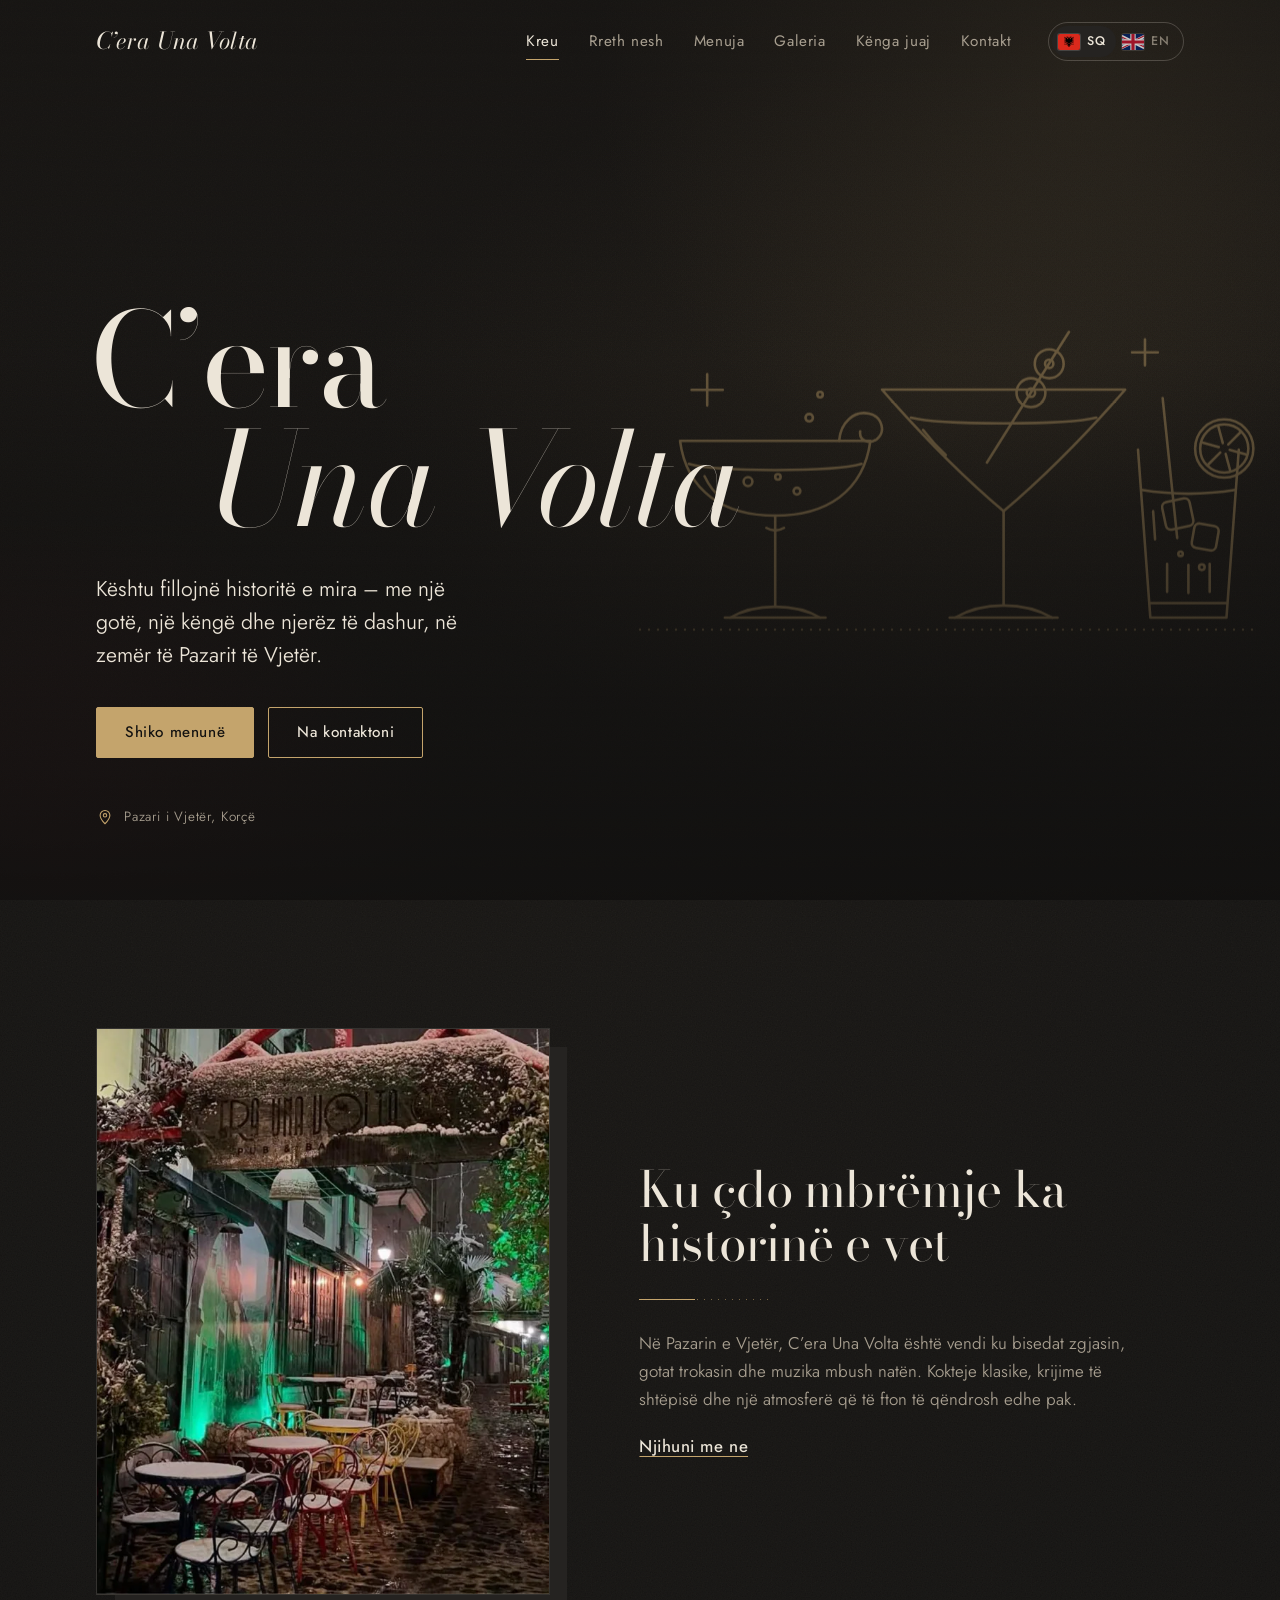
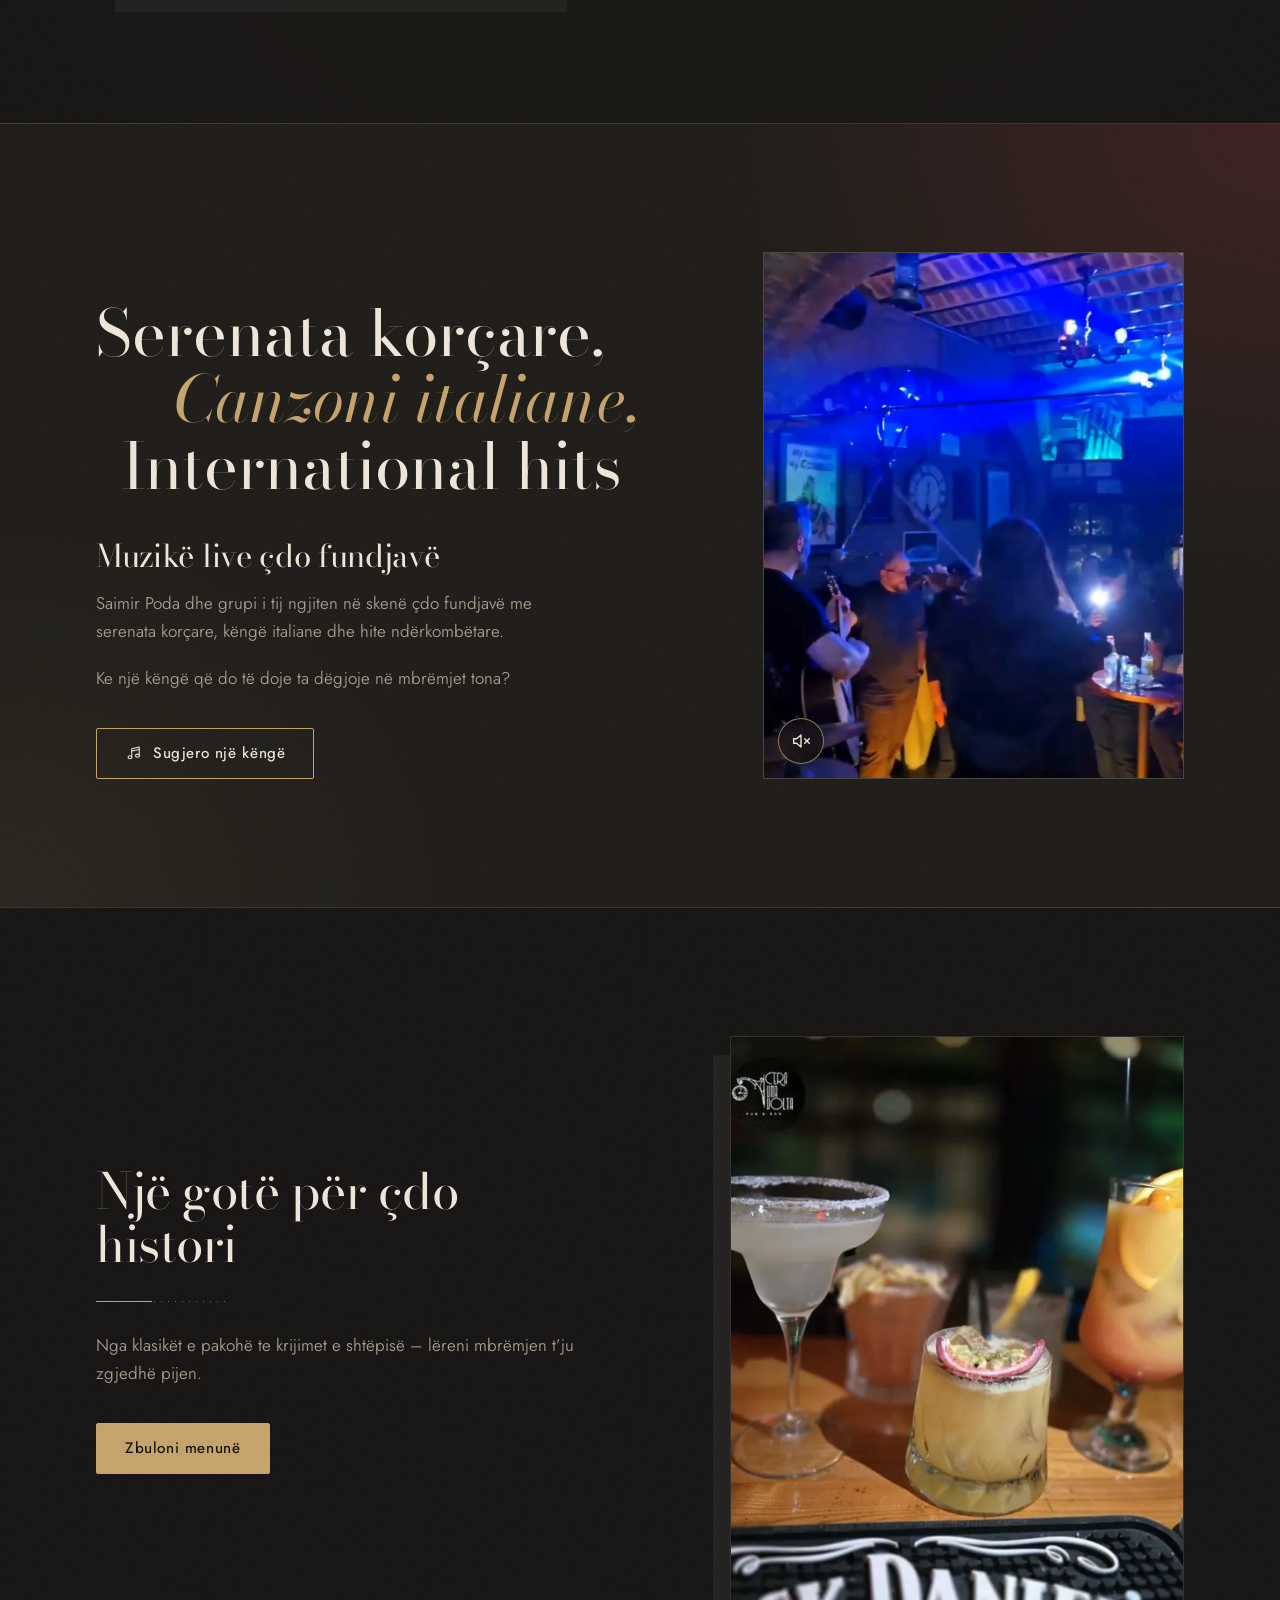
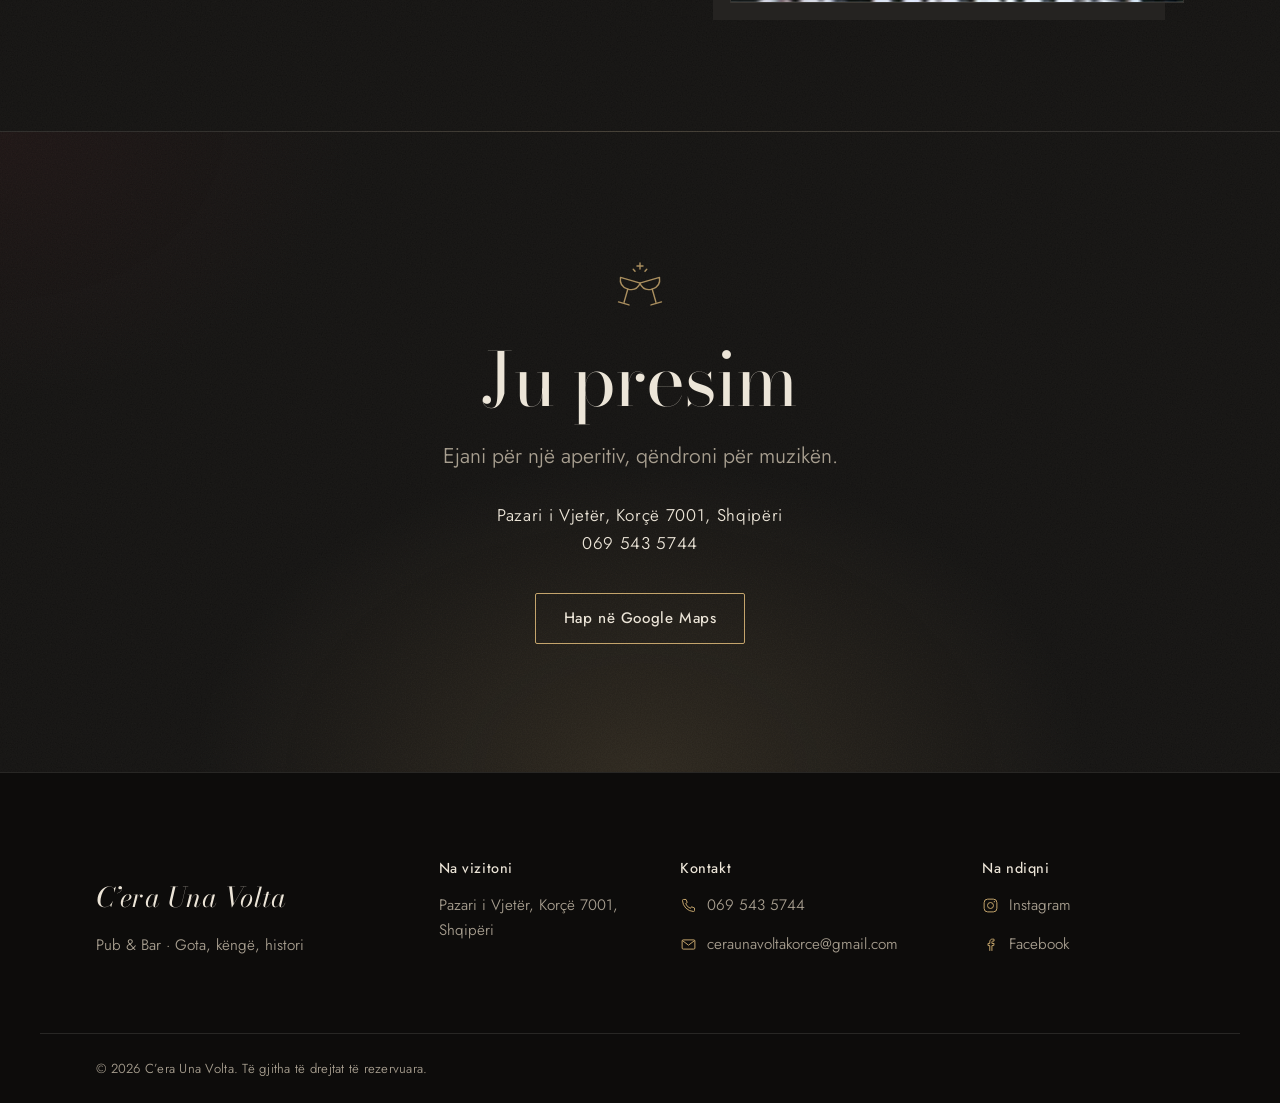
==== commit ab552a77: "update: prices, design new page: your song" ====
--- a/index.html
+++ b/index.html
@@ -20,31 +20,53 @@
          Photo: save a cocktail / bar photograph as images/hero/hero-bar.jpg
          and it replaces the line drawing automatically. -->
     <section class="hero" data-hero-photo="images/hero/hero-bar.jpg" aria-labelledby="hero-title">
-      <svg class="hero__art" viewBox="0 0 640 560" fill="none" stroke="currentColor" stroke-width="1.2" stroke-linecap="round" stroke-linejoin="round" aria-hidden="true" focusable="false">
-        <!-- coupe -->
-        <path d="M60 236h190c-6 54-44 82-95 82s-89-28-95-82z"/>
-        <path d="M70 262c40 10 130 10 170 0"/>
-        <path d="M155 318v150"/>
-        <path d="M100 472c0-6 25-10 55-10s55 4 55 10"/>
-        <path d="M230 206c14-18 34-24 52-14"/>
-        <circle cx="206" cy="250" r="3"/><circle cx="176" cy="282" r="2"/><circle cx="130" cy="270" r="2.4"/>
-        <!-- martini -->
-        <path d="M300 120h220L410 256z"/>
-        <path d="M330 156h160"/>
-        <path d="M410 256v214"/>
-        <path d="M352 474c0-7 26-12 58-12s58 5 58 12"/>
-        <path d="M478 70l-62 110"/>
-        <circle cx="470" cy="86" r="11"/>
-        <!-- highball -->
-        <path d="M520 214l9 258h82l9-258"/>
-        <path d="M523 290c30 6 64 6 94 0"/>
-        <path d="M596 140l-22 210"/>
-        <rect x="538" y="318" width="30" height="30" rx="3" transform="rotate(-12 553 333)"/>
-        <rect x="570" y="366" width="28" height="28" rx="3" transform="rotate(9 584 380)"/>
-        <path d="M600 214a26 26 0 0 1 26 26"/>
-        <circle cx="560" cy="430" r="2.2"/><circle cx="586" cy="446" r="1.8"/><circle cx="572" cy="418" r="1.5"/>
-        <!-- bar line -->
-        <path d="M20 482h620" opacity=".5"/>
+      <svg class="hero__art" viewBox="0 0 640 560" fill="none" stroke="currentColor" stroke-linecap="round" stroke-linejoin="round" aria-hidden="true" focusable="false">
+        <!-- Drawn on the same 48-unit grid as the Menu page category icons (js/main.js, MENU_ICONS)
+             and scaled up, so the line keeps their proportion: stout glasses, flat/domed feet,
+             a curved liquid line, garnish breaking the rim, open-circle bubbles and a sparkle. -->
+        <!-- champagne coupe with a lemon twist -->
+        <g transform="translate(-8 191.2) scale(6.8)" stroke-width=".38">
+          <path d="M10 15h28c-1 7.5-6.5 11-14 11S11 22.5 10 15z"/>
+          <path d="M11.3 18.4c4.3 1.2 21.1 1.2 25.4 0"/>
+          <path d="M13.6 20.2c.7 1.5 1.6 2.6 2.7 3.4"/>
+          <path d="M22.7 27.8c.85.5 1.75.5 2.6 0"/>
+          <path d="M24 26v13.4"/>
+          <path d="M17.4 41c1.9-1.1 4.1-1.6 6.6-1.6s4.7.5 6.6 1.6"/>
+          <path d="M16.6 41h14.8"/>
+          <path d="M33.4 15c.2-2.7 2.2-4.5 4.4-4 1.9.4 2.5 2.6 1.2 3.7-1.1.9-2.7.3-2.5-1.1"/>
+          <circle cx="20" cy="21" r=".65"/><circle cx="27.2" cy="22.4" r=".5"/><circle cx="24.4" cy="20.3" r=".4"/>
+          <circle cx="29" cy="11.6" r=".55"/><circle cx="30.6" cy="8.2" r=".4"/>
+          <path d="M14 5.2v4.6M11.7 7.5h4.6"/>
+        </g>
+        <!-- martini with two olives -->
+        <g transform="translate(201.2 158.4) scale(7.6)" stroke-width=".34">
+          <path d="M8 11h32c-5.5 6.3-10.8 11.6-16 16C18.8 22.6 13.5 17.3 8 11z"/>
+          <path d="M11.8 14.7c3.8 1 20.6 1 24.4 0"/>
+          <path d="M13.4 16.3c.9 1.2 1.9 2.3 3 3.3"/>
+          <path d="M24 27v12.4"/>
+          <path d="M17.6 41c1.9-1.1 4-1.6 6.4-1.6s4.5.5 6.4 1.6"/>
+          <path d="M16.9 41h14.2"/>
+          <path d="M32.6 3.4L21.8 20.6"/>
+          <circle cx="30" cy="7.6" r="1.9"/><circle cx="30" cy="7.6" r=".55"/>
+          <circle cx="27.6" cy="11.4" r="1.9"/><circle cx="27.6" cy="11.4" r=".55"/>
+          <path d="M42.6 4.4v3.4M40.9 6.1h3.4"/>
+        </g>
+        <!-- cut-glass highball with a citrus wheel -->
+        <g transform="translate(434 234.8) scale(5.6)" stroke-width=".46">
+          <path d="M15 12l2.2 30h13.6L33 12"/>
+          <path d="M17.3 39.4h13.4"/>
+          <path d="M15.6 19.2c5.6.9 11.2.9 16.8 0"/>
+          <path d="M20.2 32.4v5M24 32.6v5M27.8 32.4v5"/>
+          <path d="M17.7 23l.35 5"/>
+          <path d="M19.4 2.8l2.6 25"/>
+          <rect x="19.6" y="21" width="5" height="5" rx=".9" transform="rotate(-12 22.1 23.5)"/>
+          <rect x="24.8" y="25.4" width="4.4" height="4.4" rx=".9" transform="rotate(10 27 27.6)"/>
+          <circle cx="30.4" cy="11.8" r="5.2"/><circle cx="30.4" cy="11.8" r="4.3"/>
+          <path d="M31.37 12.06L34.26 12.84M30.66 12.77L31.44 15.66M29.69 12.51L27.57 14.63M29.43 11.54L26.54 10.76M30.14 10.83L29.36 7.94M31.11 11.09L33.23 8.97"/>
+          <circle cx="26.4" cy="33" r=".5"/><circle cx="22.6" cy="30.6" r=".4"/>
+        </g>
+        <!-- bar line, dotted like the Menu price leaders -->
+        <path class="hero__art-bar" d="M20 482h620" stroke-width="2.4" stroke-dasharray="0 9"/>
       </svg>
 
       <div class="container hero__content">
@@ -97,15 +119,11 @@
           </ul>
           <h2 class="music__title" id="music-title" data-i18n="home.music.title">Muzikë live çdo fundjavë</h2>
           <p data-i18n="home.music.text">Saimir Poda dhe grupi i tij ngjiten në skenë çdo fundjavë me serenata korçare, këngë italiane dhe hite ndërkombëtare.</p>
-          <p data-i18n="home.music.suggest">Keni një këngë që doni ta dëgjoni? Na e sugjeroni në rrjetet sociale.</p>
+          <p data-i18n="home.music.suggest">Ke një këngë që do të doje ta dëgjoje në mbrëmjet tona?</p>
           <div class="btn-row">
-            <a class="btn btn--ghost" data-site-href="instagram" href="https://www.instagram.com/c__era_una_volta/" target="_blank" rel="noopener noreferrer">
-              <svg viewBox="0 0 24 24" fill="none" stroke="currentColor" stroke-width="1.4" aria-hidden="true" focusable="false"><rect x="3" y="3" width="18" height="18" rx="5"/><circle cx="12" cy="12" r="4.2"/><circle cx="17.4" cy="6.6" r=".9" fill="currentColor" stroke="none"/></svg>
-              <span data-i18n="home.music.ctaIg">Sugjero në Instagram</span><span class="sr-only" data-i18n="label.newTab"></span>
-            </a>
-            <a class="btn btn--ghost" data-site-href="facebook" href="https://www.facebook.com/nelondi/?locale=sq_AL" target="_blank" rel="noopener noreferrer">
-              <svg viewBox="0 0 24 24" fill="none" stroke="currentColor" stroke-width="1.4" stroke-linejoin="round" aria-hidden="true" focusable="false"><path d="M14 21v-7.5h2.6l.4-3H14V8.7c0-.9.3-1.5 1.6-1.5H17V4.5c-.3 0-1.2-.1-2.3-.1-2.3 0-3.7 1.4-3.7 3.9v2.2H8.5v3H11V21"/></svg>
-              <span data-i18n="home.music.ctaFb">Sugjero në Facebook</span><span class="sr-only" data-i18n="label.newTab"></span>
+            <a class="btn btn--ghost" href="songs.html">
+              <svg viewBox="0 0 24 24" fill="none" stroke="currentColor" stroke-width="1.4" stroke-linecap="round" stroke-linejoin="round" aria-hidden="true" focusable="false"><path d="M9 17.5V6.2l10-2.2v11.4"/><path d="M9 9.4l10-2.2"/><ellipse cx="6.6" cy="17.6" rx="2.6" ry="2"/><ellipse cx="16.6" cy="15.5" rx="2.6" ry="2"/></svg>
+              <span data-i18n="home.music.cta">Sugjero një këngë</span>
             </a>
           </div>
         </div>
@@ -152,6 +170,14 @@
     <!-- VISIT -->
     <section class="section visit" aria-labelledby="visit-title">
       <div class="container">
+        <span class="visit__mark" aria-hidden="true">
+          <!-- same size and line as the Menu category icons -->
+          <svg viewBox="0 0 48 48" fill="none" stroke="currentColor" stroke-width="1.15" stroke-linecap="round" stroke-linejoin="round" focusable="false">
+            <g transform="translate(-3.2 1) rotate(16 14 34)"><path d="M5.5 15h17c-.6 5-4 7.6-8.5 7.6S6.1 20 5.5 15z"/><path d="M14 22.6v11.4"/><path d="M9.5 35h9"/></g>
+            <g transform="translate(3.2 1) rotate(-16 34 34)"><path d="M25.5 15h17c-.6 5-4 7.6-8.5 7.6S26.1 20 25.5 15z"/><path d="M34 22.6v11.4"/><path d="M29.5 35h9"/></g>
+            <path d="M24 2.5v5M21.5 5h5"/><path d="M18.4 7.6l1.5 1.7M29.6 7.6l-1.5 1.7"/>
+          </svg>
+        </span>
         <h2 class="visit__title" id="visit-title" data-i18n="home.visit.title">Ju presim</h2>
         <p class="visit__text" data-i18n="home.visit.text">Ejani për një aperitiv, qëndroni për muzikën.</p>
         <address class="visit__address">
--- a/css/style.css
+++ b/css/style.css
@@ -260,6 +260,13 @@
   box-shadow: 0 0 0 1px rgba(255, 255, 255, 0.15);
 }
 .lang-switch__flag img { width: 100%; height: 100%; object-fit: cover; object-position: center; }
+
+/* Six links (incl. "Kënga juaj"): a little tighter on narrow desktops so
+   the row stays on one line beside the logo and language switcher */
+@media (min-width: 900px) and (max-width: 1099px) {
+  .site-nav__list { gap: 18px; }
+  .site-nav__link { font-size: 0.9rem; letter-spacing: 0.02em; white-space: nowrap; }
+}
 
 /* Mobile toggle */
 .nav-toggle {
@@ -522,6 +529,268 @@
 .visit__address a { text-decoration: none; }
 .visit .btn-row { justify-content: center; }
 
+/* Home – vintage atmosphere ------------------------------------------------
+   Borrows the Menu page's treatment (warm brass glow from the top, a Campari
+   note low on the left, dotted brass leaders, compact line glyphs) and adds a
+   faint film grain behind the content. Photos and video are never covered.
+   Scoped to the home page only.                                            */
+body[data-page="home"],
+body[data-page="songs"] {
+  --grain: url("data:image/svg+xml,%3Csvg xmlns='http://www.w3.org/2000/svg' width='220' height='220'%3E%3Cfilter id='n'%3E%3CfeTurbulence type='fractalNoise' baseFrequency='.8' numOctaves='2' stitchTiles='stitch'/%3E%3CfeColorMatrix values='0 0 0 0 .93 0 0 0 0 .86 0 0 0 0 .72 0 0 0 .55 0'/%3E%3C/filter%3E%3Crect width='100%25' height='100%25' filter='url(%23n)' opacity='.09'/%3E%3C/svg%3E");
+}
+
+body[data-page="home"] {
+  background:
+    var(--grain),
+    radial-gradient(120% 70% at 50% 0%, rgba(196, 164, 108, 0.035), transparent 70%),
+    var(--notte);
+}
+
+body[data-page="home"] .hero {
+  background:
+    var(--grain),
+    radial-gradient(55% 70% at 85% 8%, rgba(196, 164, 108, 0.17), transparent 70%),
+    radial-gradient(60% 55% at 72% 46%, rgba(196, 164, 108, 0.09), transparent 72%),
+    radial-gradient(45% 55% at 4% 96%, rgba(143, 42, 52, 0.2), transparent 70%),
+    radial-gradient(130% 100% at 50% 40%, transparent 55%, rgba(8, 7, 6, 0.55) 100%),
+    linear-gradient(180deg, #1a1714 0%, #141210 55%, var(--notte) 100%);
+}
+/* Hero drawing: drawn on the Menu icons' grid, so the line scales with it
+   (the Menu glyphs' proportion) instead of staying a fixed hairline */
+body[data-page="home"] .hero__art { opacity: 0.58; }
+body[data-page="home"] .hero__art path,
+body[data-page="home"] .hero__art circle,
+body[data-page="home"] .hero__art rect { vector-effect: none; }
+body[data-page="home"] .hero__art-bar { opacity: 0.75; }
+@media (max-width: 899px) {
+  body[data-page="home"] .hero__art { opacity: 0.32; }
+}
+
+/* Small "cheers" mark above the Visit title – Menu icon size and line */
+body[data-page="home"] .visit__mark {
+  display: block;
+  width: 58px; height: 58px;
+  margin: 0 auto 22px;
+  color: var(--ottone);
+  opacity: 0.85;
+}
+body[data-page="home"] .visit__mark svg { width: 100%; height: 100%; }
+@media (max-width: 680px) {
+  body[data-page="home"] .visit__mark { width: 46px; height: 46px; margin-bottom: 18px; }
+}
+
+body[data-page="home"] .music {
+  background:
+    var(--grain),
+    radial-gradient(60% 80% at 100% 0%, rgba(143, 42, 52, 0.26), transparent 70%),
+    radial-gradient(50% 70% at 0% 100%, rgba(196, 164, 108, 0.07), transparent 70%),
+    #1b1916;
+}
+
+body[data-page="home"] .visit {
+  background:
+    var(--grain),
+    radial-gradient(50% 70% at 50% 100%, rgba(196, 164, 108, 0.14), transparent 70%),
+    radial-gradient(40% 60% at 0% 0%, rgba(143, 42, 52, 0.08), transparent 70%),
+    var(--notte);
+}
+
+/* Section rule: the brass stroke trails off into the Menu's dotted leader */
+body[data-page="home"] .rule {
+  width: 132px;
+  background:
+    linear-gradient(var(--ottone), var(--ottone)) left center / 56px 1px no-repeat,
+    radial-gradient(circle, rgba(196, 164, 108, 0.55) 0.6px, transparent 1px) 62px center / 7px 3px repeat-x;
+  height: 3px;
+}
+
+/* Song suggestions (songs.html) --------------------------------------------
+   Same warm atmosphere and line-art language as Home and Menu: a vintage
+   microphone in the hero, a serenade guitar beside the form, and a "song
+   sheet" text field.        */
+body[data-page="songs"] {
+  background:
+    var(--grain),
+    radial-gradient(120% 70% at 50% 0%, rgba(196, 164, 108, 0.035), transparent 70%),
+    var(--notte);
+}
+
+.songs-hero {
+  position: relative;
+  overflow: hidden;
+  padding: calc(var(--header-h) + clamp(20px, 3.5vw, 52px)) 0 clamp(40px, 5.5vw, 80px);
+  background:
+    var(--grain),
+    radial-gradient(50% 80% at 82% 12%, rgba(196, 164, 108, 0.16), transparent 70%),
+    radial-gradient(45% 60% at 0% 100%, rgba(143, 42, 52, 0.2), transparent 70%),
+    radial-gradient(130% 100% at 50% 40%, transparent 55%, rgba(8, 7, 6, 0.5) 100%),
+    linear-gradient(180deg, #1a1714 0%, var(--notte) 100%);
+  border-bottom: 1px solid var(--line);
+}
+.songs-hero__grid {
+  display: grid;
+  grid-template-columns: minmax(0, 1fr) auto;
+  align-items: center;
+  gap: clamp(16px, 5vw, 80px);
+}
+.songs-hero__eyebrow {
+  margin-bottom: 14px;
+  font-family: var(--font-display);
+  font-style: italic;
+  font-size: var(--step-1);
+  color: var(--ottone);
+}
+.songs-hero__title { font-size: var(--step-5); line-height: 0.95; letter-spacing: -0.02em; }
+.songs-hero__lead {
+  margin-top: 26px;
+  max-width: 38ch;
+  font-size: var(--step-1);
+  line-height: 1.55;
+  color: var(--sabbia);
+}
+.songs-hero__art {
+  width: clamp(104px, 22vw, 270px);
+  color: var(--ottone);
+  opacity: 0.82;
+}
+.songs-mic { width: 100%; height: auto; }
+
+.songs-request { padding-top: clamp(56px, 7vw, 100px); }
+.songs-request__grid {
+  display: grid;
+  grid-template-columns: minmax(0, 4fr) minmax(0, 7fr);
+  gap: clamp(32px, 7vw, 110px);
+  align-items: center;
+}
+.songs-request__art {
+  justify-self: center;
+  width: 100%;
+  max-width: 300px;
+  color: var(--ottone);
+  opacity: 0.7;
+}
+.songs-guitar { width: 100%; height: auto; }
+
+.song-form__title { font-size: var(--step-3); max-width: 18ch; }
+.song-form__intro { margin-top: 18px; max-width: 52ch; color: var(--sabbia); }
+.song-form__label {
+  display: block;
+  margin-top: 36px;
+  font-size: 0.82rem;
+  font-weight: 450;
+  letter-spacing: 0.1em;
+  text-transform: uppercase;
+  color: var(--ottone);
+}
+/* The field is written like a sheet of ruled paper, not a boxed input */
+.song-form__sheet { margin-top: 10px; border-top: 1px solid var(--line-strong); }
+.song-form__field {
+  --rule: 2.5rem;
+  display: block;
+  width: 100%;
+  min-height: calc(var(--rule) * 4);
+  padding: 0 2px;
+  border: 0;
+  border-bottom: 1px solid var(--line-strong);
+  border-radius: 0;
+  background:
+    linear-gradient(transparent calc(var(--rule) - 1px), var(--line) calc(var(--rule) - 1px)) 0 0 / 100% var(--rule) local;
+  color: var(--avorio);
+  font-family: var(--font-display);
+  font-style: italic;
+  font-size: 1.3rem;
+  line-height: var(--rule);
+  resize: vertical;
+  transition: border-color 0.3s var(--ease);
+}
+.song-form__field::placeholder { color: var(--sabbia); opacity: 0.7; }
+.song-form__field:focus { outline: none; }
+.song-form__field:focus-visible,
+.song-form__field:focus { border-bottom-color: var(--ottone); box-shadow: 0 1px 0 var(--ottone); }
+.song-form__field[aria-invalid="true"] { border-bottom-color: #c25a64; box-shadow: 0 1px 0 #c25a64; }
+
+.song-form__status { min-height: 1.6em; margin: 12px 0 0; font-size: 0.95rem; line-height: 1.5; }
+.song-form__status.is-error { color: #e0959c; }
+.song-form__status.is-ok { color: var(--ottone); }
+
+.song-form__actions {
+  display: flex; flex-wrap: wrap; align-items: center;
+  gap: 16px 26px;
+  margin-top: 18px;
+}
+.song-form__hint {
+  display: flex; align-items: flex-start; gap: 10px;
+  margin: 0;
+  max-width: 36ch;
+  font-size: var(--step--1);
+  line-height: 1.5;
+  color: var(--sabbia);
+}
+.song-form__hint svg { width: 18px; height: 18px; flex: none; margin-top: 1px; color: var(--ottone); }
+
+.songs-repertoire {
+  display: flex; flex-wrap: wrap; justify-content: center; align-items: center;
+  gap: 8px 22px;
+  margin: clamp(64px, 9vw, 120px) 0 0;
+  padding-inline: var(--gutter);
+  font-family: var(--font-display);
+  font-style: italic;
+  font-size: clamp(1.2rem, 1rem + 1vw, 1.7rem);
+  color: var(--sabbia);
+}
+.songs-repertoire span:nth-child(3) { color: var(--ottone); }
+.songs-repertoire__dot { width: 6px; height: 6px; border: 1px solid var(--ottone); border-radius: 50%; }
+
+@media (max-width: 899px) {
+  .songs-request__grid { grid-template-columns: 1fr; }
+  .songs-request__art { order: 2; max-width: 190px; opacity: 0.6; }
+}
+@media (max-width: 560px) {
+  /* microphone beside the title; the intro runs full width below */
+  .songs-hero__grid {
+    grid-template-columns: minmax(0, 1fr) 84px;
+    grid-template-areas: "eyebrow art" "title art" "lead lead";
+    column-gap: 12px; row-gap: 0;
+  }
+  .songs-hero__text { display: contents; }
+  .songs-hero__eyebrow { grid-area: eyebrow; }
+  .songs-hero__title { grid-area: title; }
+  .songs-hero__lead { grid-area: lead; }
+  .songs-hero__art { grid-area: art; align-self: end; width: 84px; }
+  .song-form__actions .btn { flex: 1 1 100%; }
+  .song-form__field { font-size: 1.18rem; --rule: 2.3rem; }
+  /* phrases sit just below the guitar, one per line, each framed by a small circle */
+  .songs-repertoire__dot { display: none; }
+  .songs-repertoire { flex-direction: column; gap: 6px; margin-top: 4px; }
+  .songs-repertoire > span:not(.songs-repertoire__dot) {
+    display: inline-flex; align-items: center; gap: 0.75em;
+    white-space: nowrap;
+  }
+  .songs-repertoire > span:not(.songs-repertoire__dot)::before,
+  .songs-repertoire > span:not(.songs-repertoire__dot)::after {
+    content: "";
+    flex: none;
+    width: 5px; height: 5px;
+    border: 1px solid var(--ottone);
+    border-radius: 50%;
+    opacity: 0.85;
+    transform: translateY(1px);
+  }
+}
+
+@media (prefers-reduced-motion: no-preference) {
+  .js-ready .songs-hero__text > * { animation: songs-rise 1s var(--ease) both; }
+  .js-ready .songs-hero__title { animation-delay: 0.1s; }
+  .js-ready .songs-hero__lead { animation-delay: 0.25s; }
+  .js-ready .songs-hero__art { animation: songs-fade 1.8s var(--ease) 0.2s both; }
+  .songs-twinkle { animation: songs-twinkle 4.8s ease-in-out infinite; }
+  .songs-twinkle--late { animation-delay: 2.4s; }
+
+  @keyframes songs-rise { from { opacity: 0; transform: translateY(16px); } to { opacity: 1; transform: none; } }
+  @keyframes songs-fade { from { opacity: 0; } }
+  @keyframes songs-twinkle { 0%, 100% { opacity: 1; } 50% { opacity: 0.3; } }
+}
+
 /* 7. Inner pages ----------------------------------------------------------- */
 .page-hero {
   position: relative;
